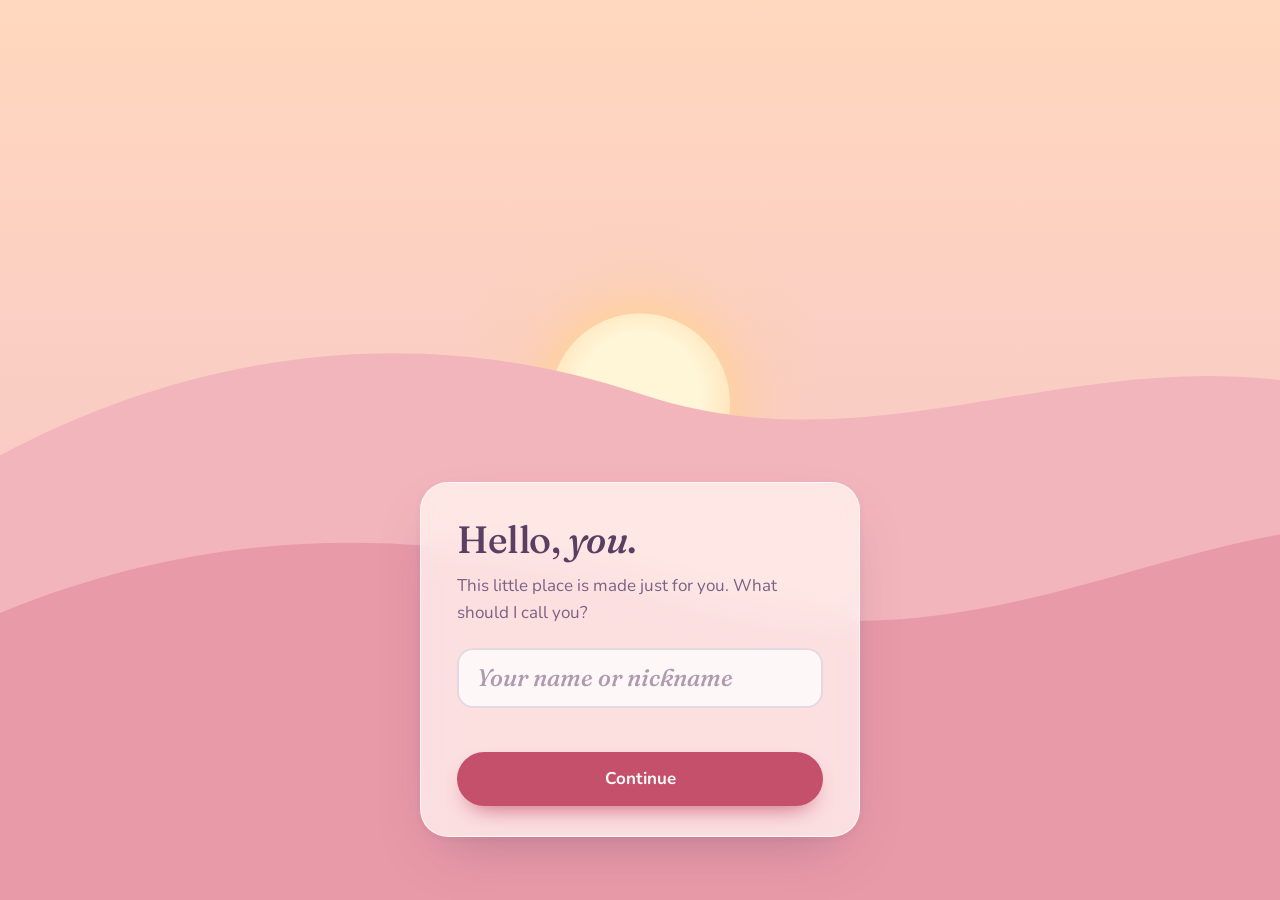
==== index.html @ b0cfcb18 "Add Little Sunshine welcome page, ready for Vercel Welcome flow (name, pick your sky, personal greet" ====
<!doctype html>
<!--
  Little Sunshine: welcome + name page (Step 1)
  A soft morning sky, a sun that rises as you move through three screens,
  and a glass card that greets you by name.
-->
<html lang="en" data-sky="peach">
<head>
  <meta charset="utf-8">
  <!-- viewport-fit=cover lets the sky run under the iPhone notch; safe-area padding keeps content clear of it -->
  <meta name="viewport" content="width=device-width, initial-scale=1, viewport-fit=cover">
  <!-- Phone status bar color. app.js keeps this in sync with the chosen sky. -->
  <meta name="theme-color" content="#FFD8BE">
  <meta name="description" content="A little place made just for you.">
  <title>Little Sunshine</title>

  <!-- Tiny inline SVG sun as the favicon (no external image files) -->
  <link rel="icon" href="data:image/svg+xml,%3Csvg xmlns='http://www.w3.org/2000/svg' viewBox='0 0 100 100'%3E%3Ccircle cx='50' cy='50' r='34' fill='%23FFD29A'/%3E%3Ccircle cx='50' cy='50' r='22' fill='%23FFF6D8'/%3E%3C/svg%3E">

  <!-- Fonts: Fraunces for headings and the name, Nunito for everything else -->
  <link rel="preconnect" href="https://fonts.googleapis.com">
  <link rel="preconnect" href="https://fonts.gstatic.com" crossorigin>
  <link rel="stylesheet" href="https://fonts.googleapis.com/css2?family=Fraunces:ital,opsz,wght@0,9..144,500;1,9..144,500&family=Nunito:wght@400;600;700&display=swap">

  <link rel="stylesheet" href="styles.css">

  <!-- Loaded in <head> on purpose (no defer): it applies the saved sky before the
       first paint so returning visitors never see a flash of the default colors. -->
  <script src="app.js"></script>

  <!-- If JavaScript is off, at least show the first screen -->
  <noscript><style>.screen--name { opacity: 1; transform: none; }</style></noscript>
</head>
<body>

  <!-- ============ The scene: sky, sun, and two rolling hills (decorative) ============ -->
  <div class="scene" aria-hidden="true">
    <div class="sky"></div>

    <!-- The sun sits between the sky and the hills, so it rises from behind them -->
    <div class="sun">
      <div class="sun__glow"></div>
      <div class="sun__core"></div>
    </div>

    <svg class="hill hill--back" viewBox="0 0 400 200" preserveAspectRatio="none" focusable="false">
      <path d="M0 70 C60 40 130 30 200 52 C270 74 330 40 400 48 L400 200 L0 200 Z"/>
    </svg>
    <svg class="hill hill--front" viewBox="0 0 400 200" preserveAspectRatio="none" focusable="false">
      <path d="M0 90 C80 50 150 60 220 85 C290 110 350 70 400 60 L400 200 L0 200 Z"/>
    </svg>
  </div>

  <!-- ============ The glass card holding the three screens ============ -->
  <main class="stage">
    <div class="card" id="card">

      <!-- Screen 1: Name -->
      <section class="screen screen--name" id="screen-name" aria-labelledby="name-title">
        <h1 class="title" id="name-title" tabindex="-1" data-focus>
          Hello, <span class="name-accent" id="name-echo">you</span>.
        </h1>
        <p class="lead">This little place is made just for you. What should I call you?</p>

        <form id="name-form" novalidate>
          <label class="visually-hidden" for="name-input">Your name or nickname</label>
          <input
            class="field-input"
            id="name-input"
            name="name"
            type="text"
            maxlength="24"
            placeholder="Your name or nickname"
            autocomplete="nickname"
            autocapitalize="words"
            spellcheck="false"
            enterkeyhint="next"
            aria-describedby="name-hint">
          <!-- Error message lives here; aria-live so screen readers hear it -->
          <p class="hint" id="name-hint" aria-live="polite"></p>
          <button class="btn btn--primary" type="submit">Continue</button>
        </form>
      </section>

      <!-- Screen 2: Pick your sky -->
      <section class="screen" id="screen-sky" aria-labelledby="sky-title" hidden>
        <h1 class="title" id="sky-title" tabindex="-1" data-focus>
          Pick your sky, <span class="name-accent" data-name>friend</span>.
        </h1>
        <p class="lead">This will be the color of your days here. You can change it anytime.</p>

        <!-- A real radio group: one tab stop, arrow keys move the selection -->
        <div class="sky-grid" id="sky-grid" role="radiogroup" aria-labelledby="sky-title">
          <button class="tile" type="button" role="radio" aria-checked="true" tabindex="0" data-sky="peach">
            <span class="tile__swatch" aria-hidden="true">
              <span class="tile__sun"></span>
              <span class="tile__check"><svg viewBox="0 0 16 16"><path d="M3.5 8.5l3 3 6-7"/></svg></span>
            </span>
            <span class="tile__label">Peach sunrise</span>
          </button>
          <button class="tile" type="button" role="radio" aria-checked="false" tabindex="-1" data-sky="lavender">
            <span class="tile__swatch" aria-hidden="true">
              <span class="tile__sun"></span>
              <span class="tile__check"><svg viewBox="0 0 16 16"><path d="M3.5 8.5l3 3 6-7"/></svg></span>
            </span>
            <span class="tile__label">Lavender dusk</span>
          </button>
          <button class="tile" type="button" role="radio" aria-checked="false" tabindex="-1" data-sky="sea">
            <span class="tile__swatch" aria-hidden="true">
              <span class="tile__sun"></span>
              <span class="tile__check"><svg viewBox="0 0 16 16"><path d="M3.5 8.5l3 3 6-7"/></svg></span>
            </span>
            <span class="tile__label">Sea breeze</span>
          </button>
          <button class="tile" type="button" role="radio" aria-checked="false" tabindex="-1" data-sky="mint">
            <span class="tile__swatch" aria-hidden="true">
              <span class="tile__sun"></span>
              <span class="tile__check"><svg viewBox="0 0 16 16"><path d="M3.5 8.5l3 3 6-7"/></svg></span>
            </span>
            <span class="tile__label">Mint garden</span>
          </button>
        </div>

        <div class="actions actions--row">
          <button class="btn btn--link" type="button" id="sky-back">Back</button>
          <button class="btn btn--primary" type="button" id="sky-choose">Choose this sky</button>
        </div>
      </section>

      <!-- Screen 3: Personal greeting -->
      <section class="screen" id="screen-greet" aria-labelledby="greet-name" hidden>
        <p class="greet-time" id="greet-time">Good morning,</p>
        <h1 class="greet-name" id="greet-name" tabindex="-1" data-focus>friend</h1>
        <p class="welcome" id="greet-welcome" hidden></p>
        <p class="message" id="greet-message"></p>
        <p class="day-line" id="greet-day"></p>

        <div class="actions actions--stack">
          <button class="btn btn--primary" type="button" id="open-day">Open my day</button>
          <button class="btn btn--link" type="button" id="change-setup">Change name or sky</button>
        </div>
      </section>

    </div>
  </main>

  <!-- Small toast for "coming soon" notes; role=status announces it politely -->
  <div class="toast" id="toast" role="status" aria-live="polite"></div>

</body>
</html>
---- styles.css ----
/* =====================================================================
   Little Sunshine: styles
   Mobile first (designed at 375px), then scaled up at 720px+.
   ===================================================================== */


/* ---------------------------------------------------------------------
   1. Registered custom properties
   @property tells the browser these are colors / numbers, so they can
   be animated. That is what makes the sky gradient cross-fade smoothly
   between themes (plain CSS variables would just snap).
   --------------------------------------------------------------------- */
@property --sky-top    { syntax: '<color>';  inherits: true; initial-value: #FFD8BE; }
@property --sky-bottom { syntax: '<color>';  inherits: true; initial-value: #F7C6C7; }
@property --hill-back  { syntax: '<color>';  inherits: true; initial-value: #F3B5BC; }
@property --hill-front { syntax: '<color>';  inherits: true; initial-value: #E99AA8; }
@property --sun-core   { syntax: '<color>';  inherits: true; initial-value: #FFF6D8; }
@property --sun-edge   { syntax: '<color>';  inherits: true; initial-value: #FFD29A; }
@property --button     { syntax: '<color>';  inherits: true; initial-value: #C4506C; }
/* 0 = sun hidden behind the hills, 1 = sun high in the sky */
@property --sun-rise   { syntax: '<number>'; inherits: true; initial-value: 0; }


/* ---------------------------------------------------------------------
   2. Design tokens
   --------------------------------------------------------------------- */
:root {
  /* Text + glass card */
  --text: #5B3F63;
  --text-soft: #7C6284;
  --card: rgba(255, 251, 246, 0.72);
  --on-button: #FFFBF6;

  /* Type */
  --font-serif: "Fraunces", Georgia, "Times New Roman", serif;
  --font-sans: "Nunito", system-ui, -apple-system, "Segoe UI", Roboto, "Helvetica Neue", Arial, sans-serif;

  /* Shape */
  --radius-card: 28px;
  --radius-tile: 20px;
  --radius-input: 16px;
  --radius-pill: 999px;

  /* Motion */
  --theme-fade: 1.2s;
  --sun-speed: 1.8s;
  --ease-soft: cubic-bezier(0.22, 0.8, 0.26, 1);

  color-scheme: light;

  /* The theme colors live on <html>, so this is where they transition.
     Everything that uses var(--sky-top) etc. follows along each frame. */
  transition:
    --sky-top    var(--theme-fade) ease,
    --sky-bottom var(--theme-fade) ease,
    --hill-back  var(--theme-fade) ease,
    --hill-front var(--theme-fade) ease,
    --sun-core   var(--theme-fade) ease,
    --sun-edge   var(--theme-fade) ease,
    --button     var(--theme-fade) ease,
    --sun-rise   var(--sun-speed) var(--ease-soft);
}


/* ---------------------------------------------------------------------
   3. The four skies
   The same selectors also color the little preview tiles, because each
   tile carries its own data-sky attribute.
   --------------------------------------------------------------------- */
:root,
[data-sky="peach"] {
  --sky-top: #FFD8BE;  --sky-bottom: #F7C6C7;
  --hill-back: #F3B5BC; --hill-front: #E99AA8;
  --sun-core: #FFF6D8; --sun-edge: #FFD29A;
  --button: #C4506C;
}
[data-sky="lavender"] {
  --sky-top: #D9CCF5;  --sky-bottom: #F4D3E4;
  --hill-back: #C3B2EC; --hill-front: #A994DA;
  --sun-core: #FFF1F6; --sun-edge: #F7C6C7;
  --button: #7E5EBA;
}
[data-sky="sea"] {
  --sky-top: #CDE7F5;  --sky-bottom: #FFF1C1;
  --hill-back: #A8D3E6; --hill-front: #86BCD6;
  --sun-core: #FFFBEA; --sun-edge: #FFE39A;
  --button: #347896;
}
[data-sky="mint"] {
  --sky-top: #CFE3D4;  --sky-bottom: #FFF1C1;
  --hill-back: #AFD3B9; --hill-front: #8DBE9C;
  --sun-core: #FFFBEA; --sun-edge: #FFD8BE;
  --button: #3E7F55;
}


/* ---------------------------------------------------------------------
   4. Base
   --------------------------------------------------------------------- */
*,
*::before,
*::after { box-sizing: border-box; }

html {
  /* Shows during iOS overscroll bounce, so it matches the bottom of the sky */
  background-color: var(--sky-bottom);
  -webkit-text-size-adjust: 100%;
  text-size-adjust: 100%;
}

body {
  margin: 0;
  min-height: 100vh;
  min-height: 100svh;
  background-color: var(--sky-bottom);
  color: var(--text);
  font-family: var(--font-sans);
  font-size: 17px;
  line-height: 1.5;
  -webkit-font-smoothing: antialiased;
  -webkit-tap-highlight-color: transparent;
}

h1, p { margin: 0; }

button,
input { font: inherit; color: inherit; }

/* Clear, visible focus ring for keyboard users only */
:focus-visible {
  outline: 3px solid var(--text);
  outline-offset: 3px;
  border-radius: 6px;
}
/* Headings get focus programmatically on screen change (for screen readers);
   they should not show a ring. */
[tabindex="-1"]:focus { outline: none; }

.visually-hidden {
  position: absolute !important;
  width: 1px; height: 1px;
  padding: 0; margin: -1px;
  overflow: hidden;
  clip: rect(0 0 0 0);
  white-space: nowrap;
  border: 0;
}


/* ---------------------------------------------------------------------
   5. The scene: sky, sun, hills
   Layer order (back to front): sky, sun, back hill, front hill, card.
   --------------------------------------------------------------------- */
.scene {
  position: fixed;
  inset: 0;
  z-index: 0;
  overflow: hidden;
  pointer-events: none;
}

.sky {
  position: absolute;
  inset: 0;
  background: linear-gradient(180deg, var(--sky-top) 0%, var(--sky-bottom) 72%);
}

/* The sun. Its vertical position is driven by --sun-rise (0 to 1), which
   app.js sets per screen. Because --sun-rise is a registered number, it
   animates smoothly every time it changes. */
.sun {
  --sun-size: clamp(112px, 30vmin, 200px);
  /* Where the sun's center sits at rise 0 (hidden behind the back hill)
     and at rise 1 (high in the sky, above the card) */
  --horizon: 52svh;
  --zenith: 13svh;
  position: absolute;
  top: 0;
  left: 50%;
  width: var(--sun-size);
  height: var(--sun-size);
  z-index: 1;
  transform:
    translate(-50%, -50%)
    translateY(calc(var(--horizon) - var(--sun-rise) * (var(--horizon) - var(--zenith))));
}

.sun__core {
  position: absolute;
  inset: 0;
  border-radius: 50%;
  background: radial-gradient(circle at 50% 45%, var(--sun-core) 0 45%, var(--sun-edge) 100%);
  box-shadow: 0 0 40px 10px var(--sun-edge);
}

/* A big soft halo that grows brighter as the sun climbs */
.sun__glow {
  position: absolute;
  inset: -75%;
  border-radius: 50%;
  background: radial-gradient(circle, var(--sun-edge) 0%, transparent 62%);
  opacity: calc(0.35 + var(--sun-rise) * 0.5);
  animation: sun-breathe 7s ease-in-out infinite alternate;
}

@keyframes sun-breathe {
  from { transform: scale(0.94); }
  to   { transform: scale(1.06); }
}

.hill {
  position: absolute;
  left: 0;
  bottom: 0;
  display: block;
  width: 100%;
}
/* Tall hills: the back ridge sits ~44% down the screen, just above the card,
   and the rest shows softly through the frosted glass. */
.hill--back  { height: 76svh; z-index: 2; }
.hill--front { height: 58svh; z-index: 3; }
.hill--back  path { fill: var(--hill-back); }
.hill--front path { fill: var(--hill-front); }


/* ---------------------------------------------------------------------
   6. Stage + glass card
   Mobile: the card sits in the lower part of the screen, over the hills,
   leaving the top third for the sun. Safe-area padding clears the notch
   and home indicator.
   --------------------------------------------------------------------- */
.stage {
  position: relative;
  z-index: 4;
  min-height: 100vh;
  min-height: 100svh;
  display: flex;
  flex-direction: column;
  justify-content: flex-end;
  align-items: center;
  padding:
    max(32svh, calc(env(safe-area-inset-top) + 24px))
    max(16px, env(safe-area-inset-right))
    max(16px, env(safe-area-inset-bottom))
    max(16px, env(safe-area-inset-left));
}

.card {
  width: 100%;
  max-width: 440px;
  padding: 28px 22px 22px;
  border-radius: var(--radius-card);
  background: var(--card);
  border: 1px solid rgba(255, 255, 255, 0.65);
  -webkit-backdrop-filter: blur(18px) saturate(1.15);
  backdrop-filter: blur(18px) saturate(1.15);
  box-shadow:
    0 24px 60px -24px rgba(91, 63, 99, 0.38),
    0 2px 8px rgba(91, 63, 99, 0.06);
  overflow: hidden;
  /* app.js animates height between screens so the card resizes smoothly */
  transition: height 0.38s var(--ease-soft);
}


/* ---------------------------------------------------------------------
   7. Screens (one visible at a time, cross-fading)
   --------------------------------------------------------------------- */
.screen {
  opacity: 0;
  transform: translateY(8px);
  transition: opacity 0.26s ease, transform 0.26s ease;
}
.screen.is-visible {
  opacity: 1;
  transform: none;
  transition-duration: 0.45s;
}
.screen[hidden] { display: none; }


/* ---------------------------------------------------------------------
   8. Typography
   --------------------------------------------------------------------- */
.title {
  font-family: var(--font-serif);
  font-weight: 500;
  font-size: clamp(30px, 8.4vw, 38px);
  line-height: 1.12;
  letter-spacing: -0.01em;
  margin-bottom: 12px;
  overflow-wrap: anywhere;
}

/* The name inside a heading: italic serif */
.name-accent { font-style: italic; }

.lead {
  color: var(--text-soft);
  font-size: 17px;
  line-height: 1.55;
  margin-bottom: 22px;
}


/* ---------------------------------------------------------------------
   9. Name input + error hint
   24px font so iOS Safari does not zoom in when the field is focused.
   --------------------------------------------------------------------- */
.field-input {
  display: block;
  width: 100%;
  min-height: 60px;
  padding: 12px 18px;
  font-family: var(--font-serif);
  font-style: italic;
  font-weight: 500;
  font-size: 24px;
  line-height: 1.3;
  color: var(--text);
  background: rgba(255, 255, 255, 0.75);
  border: 2px solid rgba(91, 63, 99, 0.16);
  border-radius: var(--radius-input);
  transition: border-color 0.2s ease, box-shadow 0.2s ease;
}
.field-input::placeholder {
  color: rgba(124, 98, 132, 0.62);
  opacity: 1;
}
.field-input:focus {
  outline: none;
  border-color: var(--button);
  box-shadow: 0 0 0 4px rgba(91, 63, 99, 0.12);
}
.field-input[aria-invalid="true"] { border-color: var(--button); }

.hint {
  min-height: 24px;            /* reserves space so the button doesn't jump */
  margin: 8px 4px 12px;
  color: var(--button);        /* the accent color */
  font-size: 15px;
  font-weight: 600;
  line-height: 1.5;
}


/* ---------------------------------------------------------------------
   10. Buttons
   Pills, at least 54px tall; they squish a little when pressed.
   --------------------------------------------------------------------- */
.btn {
  appearance: none;
  display: inline-flex;
  align-items: center;
  justify-content: center;
  border: 0;
  cursor: pointer;
  font-family: var(--font-sans);
  font-weight: 700;
  font-size: 17px;
  line-height: 1.2;
  border-radius: var(--radius-pill);
  touch-action: manipulation;
  transition: transform 0.15s ease, box-shadow 0.2s ease, color 0.2s ease;
}
.btn:active { transform: scale(0.97); }

.btn--primary {
  width: 100%;
  min-height: 54px;
  padding: 14px 28px;
  background: var(--button);
  color: var(--on-button);
  box-shadow: 0 12px 24px -12px var(--button);
}

/* Text-link style button, still a 48px tap target */
.btn--link {
  min-height: 48px;
  padding: 10px 14px;
  background: none;
  color: var(--text-soft);
  font-weight: 600;
  font-size: 16px;
  text-decoration: underline;
  text-decoration-color: rgba(124, 98, 132, 0.4);
  text-underline-offset: 4px;
}
.btn--link:hover { color: var(--text); }

.actions--row {
  display: flex;
  align-items: center;
  gap: 8px;
}
.actions--row .btn--primary { flex: 1; }

.actions--stack {
  display: flex;
  flex-direction: column;
  align-items: center;
  gap: 6px;
}


/* ---------------------------------------------------------------------
   11. Sky tiles (2 x 2 radio group)
   Each tile has data-sky, so the theme blocks above give it its own
   colors for the preview and its own accent for the selected border.
   --------------------------------------------------------------------- */
.sky-grid {
  display: grid;
  grid-template-columns: 1fr 1fr;
  gap: 12px;
  margin-bottom: 20px;
}

.tile {
  display: flex;
  flex-direction: column;
  gap: 10px;
  min-height: 48px;
  padding: 8px 8px 12px;
  text-align: left;
  cursor: pointer;
  color: var(--text);
  font-family: var(--font-sans);
  font-weight: 600;
  font-size: 15px;
  line-height: 1.2;
  background: rgba(255, 255, 255, 0.5);
  border: 2px solid transparent;
  border-radius: var(--radius-tile);
  touch-action: manipulation;
  transition: border-color 0.25s ease, background-color 0.25s ease, transform 0.15s ease;
}
.tile:active { transform: scale(0.97); }
.tile[aria-checked="true"] {
  border-color: var(--button);
  background: rgba(255, 255, 255, 0.85);
}
.tile:focus-visible { border-radius: var(--radius-tile); }

.tile__label { padding: 0 4px; }

/* Mini sky preview: gradient, a tiny glowing sun, two hills */
.tile__swatch {
  position: relative;
  isolation: isolate;
  display: block;
  height: 66px;
  border-radius: 14px;
  overflow: hidden;
  background: linear-gradient(180deg, var(--sky-top), var(--sky-bottom));
}
.tile__swatch::before,
.tile__swatch::after {
  content: "";
  position: absolute;
  width: 95%;
  height: 56px;
  border-radius: 50%;
}
.tile__swatch::before {           /* back hill */
  left: -22%;
  bottom: -28px;
  background: var(--hill-back);
  z-index: 1;
}
.tile__swatch::after {            /* front hill */
  right: -24%;
  bottom: -34px;
  background: var(--hill-front);
  z-index: 2;
}
.tile__sun {
  position: absolute;
  top: 14px;
  left: 50%;
  width: 22px;
  height: 22px;
  margin-left: -11px;
  border-radius: 50%;
  background: radial-gradient(circle, var(--sun-core) 40%, var(--sun-edge) 100%);
  box-shadow: 0 0 12px 5px var(--sun-edge);
  z-index: 0;
}
.tile__check {
  position: absolute;
  top: 8px;
  right: 8px;
  z-index: 3;
  display: grid;
  place-items: center;
  width: 22px;
  height: 22px;
  border-radius: 50%;
  background: var(--button);
  color: var(--on-button);
  opacity: 0;
  transform: scale(0.6);
  transition: opacity 0.2s ease, transform 0.25s var(--ease-soft);
}
.tile__check svg {
  width: 14px;
  height: 14px;
  fill: none;
  stroke: currentColor;
  stroke-width: 2.4;
  stroke-linecap: round;
  stroke-linejoin: round;
}
.tile[aria-checked="true"] .tile__check {
  opacity: 1;
  transform: none;
}


/* ---------------------------------------------------------------------
   12. Greeting screen
   --------------------------------------------------------------------- */
.greet-time {
  color: var(--text-soft);
  font-weight: 600;
  font-size: 18px;
}

.greet-name {
  font-family: var(--font-serif);
  font-style: italic;
  font-weight: 500;
  font-size: clamp(46px, 14vw, 64px);
  line-height: 1.05;
  letter-spacing: -0.015em;
  margin: 2px 0 16px;
  overflow-wrap: anywhere;
}

.welcome {
  color: var(--text-soft);
  font-weight: 600;
  margin-bottom: 8px;
}

.message {
  font-size: 18px;
  line-height: 1.55;
}

.day-line {
  display: flex;
  align-items: center;
  gap: 10px;
  margin: 18px 0 22px;
  color: var(--text-soft);
  font-size: 15px;
}
/* a tiny sun dot before the day counter */
.day-line::before {
  content: "";
  flex: none;
  width: 10px;
  height: 10px;
  border-radius: 50%;
  background: var(--sun-edge);
  box-shadow: 0 0 8px 2px var(--sun-edge);
}


/* ---------------------------------------------------------------------
   13. Falling petals (created by app.js, removed when done)
   Outer span falls; inner <i> sways and spins. They drift in front of the
   sky and hills but behind the glass card, so the text stays easy to read.
   --------------------------------------------------------------------- */
.petals {
  position: fixed;
  inset: 0;
  z-index: 2;
  overflow: hidden;
  pointer-events: none;
}
.petal {
  position: absolute;
  top: -30px;
  left: var(--x);
  opacity: 0;
  animation: petal-fall var(--dur) linear var(--delay) forwards;
}
.petal i {
  display: block;
  width: var(--size);
  height: calc(var(--size) * 1.3);
  background: var(--c);
  border-radius: 80% 0 80% 0;
  box-shadow: inset -2px -2px 4px rgba(255, 255, 255, 0.45);
  animation: petal-sway var(--sway) ease-in-out infinite alternate;
}

@keyframes petal-fall {
  0%   { transform: translateY(0);     opacity: 0; }
  8%   { opacity: 0.95; }
  85%  { opacity: 0.9; }
  100% { transform: translateY(110vh); opacity: 0; }
}
@keyframes petal-sway {
  from { transform: translateX(-18px) rotate(-25deg); }
  to   { transform: translateX(18px)  rotate(40deg); }
}


/* ---------------------------------------------------------------------
   14. Toast
   --------------------------------------------------------------------- */
.toast {
  position: fixed;
  left: 50%;
  bottom: max(20px, calc(env(safe-area-inset-bottom) + 12px));
  z-index: 10;
  width: max-content;
  max-width: calc(100% - 32px);
  padding: 14px 22px;
  border-radius: var(--radius-pill);
  background: rgba(91, 63, 99, 0.94);
  color: var(--on-button);
  font-weight: 600;
  font-size: 15px;
  text-align: center;
  box-shadow: 0 14px 30px -12px rgba(91, 63, 99, 0.5);
  opacity: 0;
  transform: translate(-50%, 16px);
  pointer-events: none;
  transition: opacity 0.3s ease, transform 0.35s var(--ease-soft);
}
.toast.is-shown {
  opacity: 1;
  transform: translate(-50%, 0);
}


/* ---------------------------------------------------------------------
   15. Desktop (720px and up)
   Card centered, sun a little smaller and higher so it sits above it.
   --------------------------------------------------------------------- */
@media (min-width: 720px) {
  .stage {
    padding-top: 34svh;
    padding-bottom: max(7svh, env(safe-area-inset-bottom));
  }
  .card { padding: 36px 36px 30px; }
  .sun { --sun-size: clamp(130px, 20vmin, 190px); --horizon: 50svh; }
  .title { font-size: 38px; }
  .greet-name { font-size: 64px; }
}


/* ---------------------------------------------------------------------
   16. Short phones (e.g. iPhone SE, 667px tall)
   Tighten the card a little so the sun keeps some sky above it.
   --------------------------------------------------------------------- */
@media (max-width: 719px) and (max-height: 700px) {
  .stage { padding-top: max(20svh, calc(env(safe-area-inset-top) + 24px)); }
  .card { padding: 22px 18px 18px; }
  .title { font-size: 28px; margin-bottom: 8px; }
  .lead { font-size: 16px; margin-bottom: 16px; }
  .tile__swatch { height: 52px; }
  .sky-grid { gap: 10px; margin-bottom: 14px; }
  .greet-name { font-size: 44px; }
  .day-line { margin: 14px 0 16px; }
}


/* ---------------------------------------------------------------------
   17. Reduced motion
   No petals, no breathing glow, and everything else nearly instant.
   --------------------------------------------------------------------- */
@media (prefers-reduced-motion: reduce) {
  :root {
    --theme-fade: 0.15s;
    --sun-speed: 0.15s;
  }
  .sun__glow { animation: none; }
  .petals { display: none; }
  .screen,
  .screen.is-visible { transform: none; transition-duration: 0.12s; }
  .card { transition: none; }
  .btn:active,
  .tile:active { transform: none; }
}
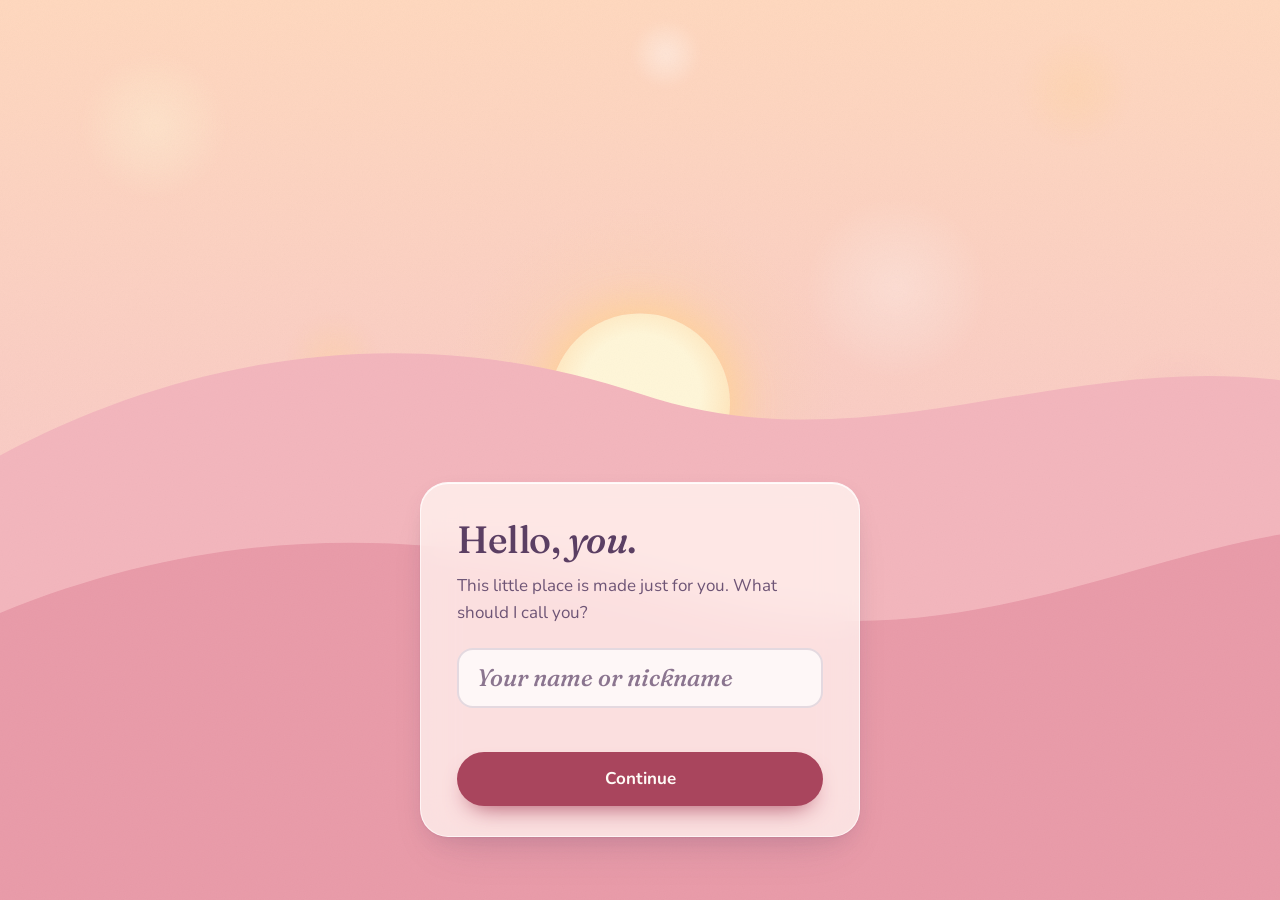
==== commit 8be2d500: "Styling audit, offline app, sharing, and daily reminder - Daily reminder: choose a time in Me > Sett" ====
--- a/index.html
+++ b/index.html
@@ -8,24 +8,50 @@
 <head>
   <meta charset="utf-8">
   <!-- viewport-fit=cover lets the sky run under the iPhone notch; safe-area padding keeps content clear of it -->
-  <meta name="viewport" content="width=device-width, initial-scale=1, viewport-fit=cover">
+  <meta name="viewport" content="width=device-width, initial-scale=1, viewport-fit=cover, interactive-widget=resizes-content">
+  <!-- Light only: a phone in dark mode must not recolor the sky -->
+  <meta name="color-scheme" content="light">
   <!-- Phone status bar color. app.js keeps this in sync with the chosen sky. -->
   <meta name="theme-color" content="#FFD8BE">
   <meta name="description" content="A little place made just for you.">
   <title>Little Sunshine</title>
 
-  <!-- Tiny inline SVG sun as the favicon (no external image files) -->
-  <link rel="icon" href="data:image/svg+xml,%3Csvg xmlns='http://www.w3.org/2000/svg' viewBox='0 0 100 100'%3E%3Ccircle cx='50' cy='50' r='34' fill='%23FFD29A'/%3E%3Ccircle cx='50' cy='50' r='22' fill='%23FFF6D8'/%3E%3C/svg%3E">
+  <!-- Link previews (messages, social apps).
+       SITE LINK: https://my-day-vibes.vercel.app/  <- if the site moves, change the two
+       lines marked below, and SITE_URL at the top of shared.js. (Previews need a full
+       address here: the apps that read these tags don't run JavaScript.) -->
+  <meta property="og:type" content="website">
+  <meta property="og:site_name" content="Little Sunshine">
+  <meta property="og:title" content="Little Sunshine">
+  <meta property="og:description" content="A little place to feel lighter every day.">
+  <meta property="og:url" content="https://my-day-vibes.vercel.app/">                  <!-- site link -->
+  <meta property="og:image" content="https://my-day-vibes.vercel.app/images/preview.png"> <!-- site link -->
+  <meta property="og:image:width" content="1200">
+  <meta property="og:image:height" content="630">
+  <meta property="og:image:alt" content="A soft peach sky with a sun rising over pink hills, and the words Little Sunshine.">
+  <meta name="twitter:card" content="summary_large_image">
+  <meta name="twitter:title" content="Little Sunshine">
+  <meta name="twitter:description" content="A little place to feel lighter every day.">
+  <meta name="twitter:image" content="https://my-day-vibes.vercel.app/images/preview.png">
 
-  <!-- Fonts: Fraunces for headings and the name, Nunito for everything else -->
-  <link rel="preconnect" href="https://fonts.googleapis.com">
-  <link rel="preconnect" href="https://fonts.gstatic.com" crossorigin>
-  <link rel="stylesheet" href="https://fonts.googleapis.com/css2?family=Fraunces:ital,opsz,wght@0,9..144,500;1,9..144,500&family=Nunito:wght@400;600;700&display=swap">
+  <!-- Icons and the app manifest (installable, works offline) -->
+  <link rel="icon" href="icons/icon.svg" type="image/svg+xml">
+  <link rel="apple-touch-icon" href="icons/apple-touch-icon.png">
+  <link rel="manifest" href="manifest.json">
+  <meta name="mobile-web-app-capable" content="yes">
+  <meta name="apple-mobile-web-app-capable" content="yes">
+  <meta name="apple-mobile-web-app-title" content="Sunshine">
+
+  <!-- Fonts are saved with the app (see @font-face in styles.css), so they work offline.
+       Preloading the two used first avoids a visible font swap. -->
+  <link rel="preload" href="fonts/nunito-latin.woff2" as="font" type="font/woff2" crossorigin>
+  <link rel="preload" href="fonts/fraunces-italic-latin.woff2" as="font" type="font/woff2" crossorigin>
 
   <link rel="stylesheet" href="styles.css">
 
   <!-- Loaded in <head> on purpose (no defer): it applies the saved sky before the
        first paint so returning visitors never see a flash of the default colors. -->
+  <script src="shared.js"></script>
   <script src="app.js"></script>
 
   <!-- If JavaScript is off, at least show the first screen -->
@@ -144,8 +170,5 @@
     </div>
   </main>
 
-  <!-- Small toast for "coming soon" notes; role=status announces it politely -->
-  <div class="toast" id="toast" role="status" aria-live="polite"></div>
-
 </body>
 </html>
--- a/styles.css
+++ b/styles.css
@@ -2,6 +2,63 @@
    Little Sunshine: styles
    Mobile first (designed at 375px), then scaled up at 720px+.
    ===================================================================== */
+
+
+/* ---------------------------------------------------------------------
+   0. Fonts, saved with the app (fonts/), so they work offline.
+   Fraunces for headings, Nunito for everything else. Each comes in a
+   basic Latin file and an extended Latin file (accented names);
+   the browser only downloads the one it needs. Nunito is one variable
+   file for every weight used (400 to 700).
+   --------------------------------------------------------------------- */
+@font-face {
+  font-family: "Fraunces";
+  font-style: normal;
+  font-weight: 500;
+  font-display: swap;
+  src: url("fonts/fraunces-latin.woff2") format("woff2");
+  unicode-range: U+0000-00FF, U+0131, U+0152-0153, U+02BB-02BC, U+02C6, U+02DA, U+02DC, U+0304, U+0308, U+0329, U+2000-206F, U+20AC, U+2122, U+2191, U+2193, U+2212, U+2215, U+FEFF, U+FFFD;
+}
+@font-face {
+  font-family: "Fraunces";
+  font-style: normal;
+  font-weight: 500;
+  font-display: swap;
+  src: url("fonts/fraunces-latin-ext.woff2") format("woff2");
+  unicode-range: U+0100-02BA, U+02BD-02C5, U+02C7-02CC, U+02CE-02D7, U+02DD-02FF, U+0304, U+0308, U+0329, U+1D00-1DBF, U+1E00-1E9F, U+1EF2-1EFF, U+2020, U+20A0-20AB, U+20AD-20C0, U+2113, U+2C60-2C7F, U+A720-A7FF;
+}
+@font-face {
+  font-family: "Fraunces";
+  font-style: italic;
+  font-weight: 500;
+  font-display: swap;
+  src: url("fonts/fraunces-italic-latin.woff2") format("woff2");
+  unicode-range: U+0000-00FF, U+0131, U+0152-0153, U+02BB-02BC, U+02C6, U+02DA, U+02DC, U+0304, U+0308, U+0329, U+2000-206F, U+20AC, U+2122, U+2191, U+2193, U+2212, U+2215, U+FEFF, U+FFFD;
+}
+@font-face {
+  font-family: "Fraunces";
+  font-style: italic;
+  font-weight: 500;
+  font-display: swap;
+  src: url("fonts/fraunces-italic-latin-ext.woff2") format("woff2");
+  unicode-range: U+0100-02BA, U+02BD-02C5, U+02C7-02CC, U+02CE-02D7, U+02DD-02FF, U+0304, U+0308, U+0329, U+1D00-1DBF, U+1E00-1E9F, U+1EF2-1EFF, U+2020, U+20A0-20AB, U+20AD-20C0, U+2113, U+2C60-2C7F, U+A720-A7FF;
+}
+@font-face {
+  font-family: "Nunito";
+  font-style: normal;
+  font-weight: 400 700;
+  font-display: swap;
+  src: url("fonts/nunito-latin.woff2") format("woff2");
+  unicode-range: U+0000-00FF, U+0131, U+0152-0153, U+02BB-02BC, U+02C6, U+02DA, U+02DC, U+0304, U+0308, U+0329, U+2000-206F, U+20AC, U+2122, U+2191, U+2193, U+2212, U+2215, U+FEFF, U+FFFD;
+}
+@font-face {
+  font-family: "Nunito";
+  font-style: normal;
+  font-weight: 400 700;
+  font-display: swap;
+  src: url("fonts/nunito-latin-ext.woff2") format("woff2");
+  unicode-range: U+0100-02BA, U+02BD-02C5, U+02C7-02CC, U+02CE-02D7, U+02DD-02FF, U+0304, U+0308, U+0329, U+1D00-1DBF, U+1E00-1E9F, U+1EF2-1EFF, U+2020, U+20A0-20AB, U+20AD-20C0, U+2113, U+2C60-2C7F, U+A720-A7FF;
+}
 
 
 /* ---------------------------------------------------------------------
@@ -16,7 +73,7 @@
 @property --hill-front { syntax: '<color>';  inherits: true; initial-value: #E99AA8; }
 @property --sun-core   { syntax: '<color>';  inherits: true; initial-value: #FFF6D8; }
 @property --sun-edge   { syntax: '<color>';  inherits: true; initial-value: #FFD29A; }
-@property --button     { syntax: '<color>';  inherits: true; initial-value: #C4506C; }
+@property --button     { syntax: '<color>';  inherits: true; initial-value: #A9455D; }
 /* 0 = sun hidden behind the hills, 1 = sun high in the sky */
 @property --sun-rise   { syntax: '<number>'; inherits: true; initial-value: 0; }
 
@@ -25,11 +82,79 @@
    2. Design tokens
    --------------------------------------------------------------------- */
 :root {
-  /* Text + glass card */
+  /* Text + glass card.
+     Contrast (WCAG AA, 4.5:1) is checked on all four skies:
+     --text-soft on any card, --text-on-sky on bare sky and both hills
+     (text there can scroll over the darker front hill). */
   --text: #5B3F63;
-  --text-soft: #7C6284;
-  --card: rgba(255, 251, 246, 0.72);
+  --text-soft: #6E5576;
+  --text-on-sky: #452F4B;
+  --card: rgb(var(--cream-rgb) / 0.72);
   --on-button: #FFFBF6;
+
+  /* The same colors as channels, for see-through shades:
+     rgb(var(--plum-rgb) / 0.2) is --text at 20% */
+  --plum-rgb: 91 63 99;
+  --soft-rgb: 110 85 118;
+  --white-rgb: 255 255 255;
+  --cream-rgb: 255 251 246;
+  --seal-dark-rgb: 58 31 51;
+
+  /* Paper (notes, letters) */
+  --paper: #FFF8EA;
+  --paper-line: rgb(var(--soft-rgb) / 0.14);
+
+  /* Shadows */
+  --shadow-card:
+    inset 0 1px 0 rgb(var(--white-rgb) / 0.9),
+    0 1px 2px rgb(var(--plum-rgb) / 0.06),
+    0 8px 24px -8px rgb(var(--plum-rgb) / 0.18),
+    0 24px 48px -24px rgb(var(--plum-rgb) / 0.22);
+  --shadow-tile:
+    inset 0 1px 0 rgb(var(--white-rgb) / 0.9),
+    0 1px 2px rgb(var(--plum-rgb) / 0.06),
+    0 8px 20px -10px rgb(var(--plum-rgb) / 0.25);
+  --shadow-paper:
+    0 1px 2px rgb(var(--plum-rgb) / 0.08),
+    0 12px 26px -12px rgb(var(--plum-rgb) / 0.35);
+  --shadow-soft: 0 6px 14px -8px rgb(var(--plum-rgb) / 0.45);
+  --glass-border: 1px solid rgb(var(--white-rgb) / 0.65);
+  --glass-blur: blur(18px) saturate(1.15);
+
+  /* Mood colors: the same in every sky, and none reads as "bad" */
+  --mood-very-low: #C3CBEF;   /* soft blue-lavender */
+  --mood-low:      #D4C4F1;   /* lavender */
+  --mood-okay:     #F6E0A0;   /* butter */
+  --mood-good:     #F9C39C;   /* peach */
+  --mood-great:    #F4A6BE;   /* pink */
+
+  /* Little illustrations (the same in every sky) */
+  --petal-pink: #F7B9C8;
+  --cheek: rgb(244 143 168 / 0.42);
+  --leaf: #9CC8A5;
+  --stem: #7FAE8A;
+  --seed: #B98A62;
+  --cork-dark: #C98F5E;
+  --cork-light: #E2B386;
+  --cork-top: #EDC9A1;
+  --cork-dot: rgb(120 72 40 / 0.45);
+  --envelope-back: #EBD6B4;
+  --envelope-front-1: #F8EBD5;
+  --envelope-front-2: #F1DEC0;
+  --envelope-flap-1: #EAD0A7;
+  --envelope-flap-2: #E2C497;
+  --hand: #FBE3D3;
+  --pastel-pink: #FDE2E7;
+  --pastel-butter: #FFF1C9;
+  --pastel-mint: #DDF0E2;
+  --pastel-lavender: #E7E0F8;
+  --pastel-peach: #FFE3D1;
+  --icon-pink: #EE9BB4;
+  --icon-blue: #8EC0DE;
+  --icon-gold: #EDBB5F;
+  --icon-lilac: #B7A3E3;
+  --icon-peach: #F2A987;
+  --dim: rgb(38 24 48 / 0.25);   /* the sky while breathing */
 
   /* Type */
   --font-serif: "Fraunces", Georgia, "Times New Roman", serif;
@@ -37,8 +162,10 @@
 
   /* Shape */
   --radius-card: 28px;
+  --radius-soft: 22px;         /* smaller cards: tiles, list items, favorites */
   --radius-tile: 20px;
   --radius-input: 16px;
+  --radius-paper: 6px;
   --radius-pill: 999px;
 
   /* Motion */
@@ -47,6 +174,9 @@
   --ease-soft: cubic-bezier(0.22, 0.8, 0.26, 1);
 
   color-scheme: light;
+
+  /* Without @property support these still work; they just snap instead of fading */
+  --sun-rise: 0;
 
   /* The theme colors live on <html>, so this is where they transition.
      Everything that uses var(--sky-top) etc. follows along each frame. */
@@ -72,25 +202,25 @@
   --sky-top: #FFD8BE;  --sky-bottom: #F7C6C7;
   --hill-back: #F3B5BC; --hill-front: #E99AA8;
   --sun-core: #FFF6D8; --sun-edge: #FFD29A;
-  --button: #C4506C;
+  --button: #A9455D;
 }
 [data-sky="lavender"] {
   --sky-top: #D9CCF5;  --sky-bottom: #F4D3E4;
   --hill-back: #C3B2EC; --hill-front: #A994DA;
   --sun-core: #FFF1F6; --sun-edge: #F7C6C7;
-  --button: #7E5EBA;
+  --button: #7155A7;
 }
 [data-sky="sea"] {
   --sky-top: #CDE7F5;  --sky-bottom: #FFF1C1;
   --hill-back: #A8D3E6; --hill-front: #86BCD6;
   --sun-core: #FFFBEA; --sun-edge: #FFE39A;
-  --button: #347896;
+  --button: #306E8A;
 }
 [data-sky="mint"] {
   --sky-top: #CFE3D4;  --sky-bottom: #FFF1C1;
   --hill-back: #AFD3B9; --hill-front: #8DBE9C;
   --sun-core: #FFFBEA; --sun-edge: #FFD8BE;
-  --button: #3E7F55;
+  --button: #38724C;
 }
 
 
@@ -111,7 +241,7 @@
 body {
   margin: 0;
   min-height: 100vh;
-  min-height: 100svh;
+  min-height: 100dvh;   /* follows the iPhone address bar, so nothing is cut off */
   background-color: var(--sky-bottom);
   color: var(--text);
   font-family: var(--font-sans);
@@ -223,6 +353,51 @@
 .hill--front path { fill: var(--hill-front); }
 
 
+/* ---- Paper grain: a very faint noise over the sky, sun, and hills,
+   so the gradients feel soft and printed. The noise is an SVG
+   feTurbulence tile; opacity keeps it at 5%. ---- */
+.scene::after {
+  content: "";
+  position: absolute;
+  inset: 0;
+  z-index: 5;
+  pointer-events: none;
+  opacity: 0.05;
+  background-image: url("data:image/svg+xml,%3Csvg xmlns='http://www.w3.org/2000/svg' width='180' height='180'%3E%3Cfilter id='n'%3E%3CfeTurbulence type='fractalNoise' baseFrequency='0.85' numOctaves='3' stitchTiles='stitch'/%3E%3CfeColorMatrix type='saturate' values='0'/%3E%3C/filter%3E%3Crect width='100%25' height='100%25' filter='url(%23n)'/%3E%3C/svg%3E");
+  background-size: 180px 180px;
+}
+
+/* ---- Floating light: soft bokeh circles drifting very slowly in the
+   sky, behind the sun and hills. shared.js adds them and sets each
+   one's --x, --y, --size, --c, --o, --dur, --delay, --dx and --dy. ---- */
+.bokeh-layer {
+  position: absolute;
+  inset: 0;
+  pointer-events: none;
+}
+.bokeh {
+  position: absolute;
+  left: var(--x);
+  top: var(--y);
+  width: var(--size);
+  height: var(--size);
+  margin: calc(var(--size) / -2) 0 0 calc(var(--size) / -2);
+  border-radius: 50%;
+  background: radial-gradient(circle, var(--c) 0%, color-mix(in srgb, var(--c) 45%, transparent) 42%, transparent 70%);
+  opacity: var(--o);
+  filter: blur(4px);
+  animation: bokeh-drift var(--dur) ease-in-out var(--delay) infinite alternate;
+  will-change: transform;
+}
+@keyframes bokeh-drift {
+  from { transform: translate(0, 0) scale(1); }
+  to   { transform: translate(var(--dx), var(--dy)) scale(1.08); }
+}
+@media (prefers-reduced-motion: reduce) {
+  .bokeh-layer { display: none; }
+}
+
+
 /* ---------------------------------------------------------------------
    6. Stage + glass card
    Mobile: the card sits in the lower part of the screen, over the hills,
@@ -233,7 +408,7 @@
   position: relative;
   z-index: 4;
   min-height: 100vh;
-  min-height: 100svh;
+  min-height: 100dvh;   /* follows the iPhone address bar, so nothing is cut off */
   display: flex;
   flex-direction: column;
   justify-content: flex-end;
@@ -251,12 +426,12 @@
   padding: 28px 22px 22px;
   border-radius: var(--radius-card);
   background: var(--card);
-  border: 1px solid rgba(255, 255, 255, 0.65);
-  -webkit-backdrop-filter: blur(18px) saturate(1.15);
-  backdrop-filter: blur(18px) saturate(1.15);
-  box-shadow:
-    0 24px 60px -24px rgba(91, 63, 99, 0.38),
-    0 2px 8px rgba(91, 63, 99, 0.06);
+  border: var(--glass-border);
+  -webkit-backdrop-filter: var(--glass-blur);
+  backdrop-filter: var(--glass-blur);
+  /* Layered shadow (contact, soft lift, long fall) plus a thin white
+     highlight along the top edge, like light catching the glass */
+  box-shadow: var(--shadow-card);
   overflow: hidden;
   /* app.js animates height between screens so the card resizes smoothly */
   transition: height 0.38s var(--ease-soft);
@@ -318,19 +493,19 @@
   font-size: 24px;
   line-height: 1.3;
   color: var(--text);
-  background: rgba(255, 255, 255, 0.75);
-  border: 2px solid rgba(91, 63, 99, 0.16);
+  background: rgb(var(--white-rgb) / 0.75);
+  border: 2px solid rgb(var(--plum-rgb) / 0.16);
   border-radius: var(--radius-input);
   transition: border-color 0.2s ease, box-shadow 0.2s ease;
 }
 .field-input::placeholder {
-  color: rgba(124, 98, 132, 0.62);
+  color: rgb(var(--soft-rgb) / 0.8);
   opacity: 1;
 }
 .field-input:focus {
   outline: none;
   border-color: var(--button);
-  box-shadow: 0 0 0 4px rgba(91, 63, 99, 0.12);
+  box-shadow: 0 0 0 4px rgb(var(--plum-rgb) / 0.12);
 }
 .field-input[aria-invalid="true"] { border-color: var(--button); }
 
@@ -383,7 +558,7 @@
   font-weight: 600;
   font-size: 16px;
   text-decoration: underline;
-  text-decoration-color: rgba(124, 98, 132, 0.4);
+  text-decoration-color: rgb(var(--soft-rgb) / 0.4);
   text-underline-offset: 4px;
 }
 .btn--link:hover { color: var(--text); }
@@ -428,7 +603,7 @@
   font-weight: 600;
   font-size: 15px;
   line-height: 1.2;
-  background: rgba(255, 255, 255, 0.5);
+  background: rgb(var(--white-rgb) / 0.5);
   border: 2px solid transparent;
   border-radius: var(--radius-tile);
   touch-action: manipulation;
@@ -437,7 +612,7 @@
 .tile:active { transform: scale(0.97); }
 .tile[aria-checked="true"] {
   border-color: var(--button);
-  background: rgba(255, 255, 255, 0.85);
+  background: rgb(var(--white-rgb) / 0.85);
 }
 .tile:focus-visible { border-radius: var(--radius-tile); }
 
@@ -592,7 +767,7 @@
   height: calc(var(--size) * 1.3);
   background: var(--c);
   border-radius: 80% 0 80% 0;
-  box-shadow: inset -2px -2px 4px rgba(255, 255, 255, 0.45);
+  box-shadow: inset -2px -2px 4px rgb(var(--white-rgb) / 0.45);
   animation: petal-sway var(--sway) ease-in-out infinite alternate;
 }
 
@@ -620,12 +795,12 @@
   max-width: calc(100% - 32px);
   padding: 14px 22px;
   border-radius: var(--radius-pill);
-  background: rgba(91, 63, 99, 0.94);
+  background: rgb(var(--plum-rgb) / 0.94);
   color: var(--on-button);
   font-weight: 600;
   font-size: 15px;
   text-align: center;
-  box-shadow: 0 14px 30px -12px rgba(91, 63, 99, 0.5);
+  box-shadow: 0 14px 30px -12px rgb(var(--plum-rgb) / 0.5);
   opacity: 0;
   transform: translate(-50%, 16px);
   pointer-events: none;
@@ -635,6 +810,23 @@
   opacity: 1;
   transform: translate(-50%, 0);
 }
+/* A toast you can tap (the "fresh version" offer): stays until tapped */
+.toast.has-action {
+  padding: 0;
+  pointer-events: auto;
+}
+.toast__action {
+  appearance: none;
+  min-height: 48px;
+  padding: 14px 22px;
+  border: 0;
+  border-radius: inherit;
+  background: none;
+  color: inherit;
+  font: inherit;
+  cursor: pointer;
+}
+.toast__action:focus-visible { outline-offset: 2px; }
 
 
 /* ---------------------------------------------------------------------
@@ -686,3 +878,3189 @@
   .btn:active,
   .tile:active { transform: none; }
 }
+
+
+/* =====================================================================
+   18. Today page (home.html)
+   Reuses the scene, .card, .greet-time, .greet-name, .btn--link and
+   .toast from above. Only layout for the page, the header date, the
+   card titles, and the bottom navigation is new here.
+   ===================================================================== */
+/* Text on the tab pages stays at 16px or more (nav labels included),
+   so the nav is 76px tall to fit them */
+.page-home {
+  --tabbar-height: 76px;
+}
+
+/* One centered scrolling column over the fixed sky + hills */
+.home {
+  position: relative;
+  z-index: 4;
+  width: 100%;
+  max-width: 440px;
+  margin: 0 auto;
+  padding:
+    max(9svh, calc(env(safe-area-inset-top) + 28px))
+    max(16px, env(safe-area-inset-right))
+    /* room so the last item isn't hidden behind the fixed nav */
+    calc(var(--tabbar-height) + env(safe-area-inset-bottom) + 24px)
+    max(16px, env(safe-area-inset-left));
+}
+
+/* ---- Header (directly on the sky, centered over the sun) ----
+   Every tab page uses the same three lines: a small soft-plum line,
+   a large Fraunces title, and a one-line description. */
+.home-header {
+  text-align: center;
+  margin-bottom: 28px;
+}
+.page-eyebrow {
+  color: var(--text-on-sky);
+  font-size: 17px;
+  font-weight: 700;
+  letter-spacing: 0.02em;
+}
+.page-title {
+  margin: 4px 0 8px;
+  color: var(--text-on-sky);
+  font-family: var(--font-serif);
+  font-style: italic;
+  font-weight: 500;
+  font-size: clamp(42px, 12vw, 58px);
+  line-height: 1.06;
+  letter-spacing: -0.015em;
+  overflow-wrap: anywhere;
+  text-wrap: balance;
+}
+.page-lead {
+  color: var(--text-on-sky);
+  font-size: 16px;
+  font-weight: 600;
+}
+
+/* ---- Cards ---- */
+.home-cards {
+  display: flex;
+  flex-direction: column;
+  gap: 16px;
+}
+.home-card {
+  min-height: 132px;
+}
+.home-card__title {
+  margin: 0;
+  font-family: var(--font-serif);
+  font-weight: 500;
+  font-size: 22px;
+  line-height: 1.25;
+}
+
+/* ---- Footer link ---- */
+.home-footer {
+  display: flex;
+  justify-content: center;
+  margin-top: 20px;
+}
+.home-footer .btn--link {
+  text-decoration-thickness: 1px;
+}
+
+/* ---- Bottom navigation ---- */
+.tabbar {
+  position: fixed;
+  left: 0;
+  right: 0;
+  bottom: 0;
+  z-index: 8;
+  padding: 6px max(8px, env(safe-area-inset-right)) max(6px, env(safe-area-inset-bottom)) max(8px, env(safe-area-inset-left));
+  background: var(--card);
+  border-top: 1px solid rgb(var(--white-rgb) / 0.65);
+  border-radius: 24px 24px 0 0;
+  -webkit-backdrop-filter: var(--glass-blur);
+  backdrop-filter: var(--glass-blur);
+  box-shadow: 0 -10px 30px -18px rgb(var(--plum-rgb) / 0.35);
+}
+.tabbar__inner {
+  display: grid;
+  grid-template-columns: repeat(4, 1fr);
+  max-width: 520px;
+  margin: 0 auto;
+}
+
+.tab {
+  position: relative;
+  appearance: none;
+  display: flex;
+  flex-direction: column;
+  align-items: center;
+  justify-content: center;
+  gap: 2px;
+  min-height: 62px;
+  padding: 6px 4px;
+  border: 0;
+  border-radius: 16px;
+  background: none;
+  color: var(--text-soft);
+  font-family: var(--font-sans);
+  font-size: 16px;
+  font-weight: 700;
+  line-height: 1.2;
+  text-decoration: none;
+  cursor: pointer;
+  touch-action: manipulation;
+  transition: color 0.2s ease, transform 0.15s ease;
+}
+.tab:hover { color: var(--text); }
+.tab:focus-visible { border-radius: 16px; }
+
+/* Icon sits in a small pill; the active tab's pill is tinted */
+.tab__icon {
+  width: 44px;
+  height: 28px;
+  padding: 3px 11px;
+  border-radius: var(--radius-pill);
+  fill: none;
+  stroke: currentColor;
+  stroke-width: 1.8;
+  stroke-linecap: round;
+  stroke-linejoin: round;
+  transition: background-color 0.2s ease, transform 0.18s var(--ease-soft);
+}
+.tab.is-active {
+  color: var(--button);
+}
+.tab.is-active .tab__icon {
+  background: rgb(var(--white-rgb) / 0.75);
+  stroke-width: 2;
+}
+
+/* Active tab: a small glowing dot above the icon... */
+.tab.is-active::before {
+  content: "";
+  position: absolute;
+  top: 1px;
+  left: 50%;
+  width: 5px;
+  height: 5px;
+  margin-left: -2.5px;
+  border-radius: 50%;
+  background: var(--button);
+  box-shadow: 0 0 6px 1px var(--button);
+  animation: tab-dot 0.4s var(--ease-soft) backwards;
+}
+@keyframes tab-dot {
+  from { opacity: 0; transform: scale(0); }
+}
+
+/* ...and the icon gently fills in with the accent color (shapes marked
+   .tab__fill in shared.js; the Breathe icon is open lines, so its
+   strokes just get a touch bolder) */
+.tab__fill { fill: currentColor; fill-opacity: 0; }
+.tab.is-active .tab__fill {
+  fill-opacity: 0.28;
+  animation: tab-fill 0.6s ease 0.1s backwards;
+}
+@keyframes tab-fill {
+  from { fill-opacity: 0; }
+}
+
+/* Pressing a tab squishes it */
+.tab:active { transform: scale(0.95); }
+.tab:active .tab__icon { transform: scale(1.08, 0.86); }
+
+/* Toast floats above the nav on this page */
+.page-home .toast {
+  bottom: calc(var(--tabbar-height) + env(safe-area-inset-bottom) + 14px);
+  font-size: 16px;
+}
+
+@media (min-width: 720px) {
+  .home { padding-top: 12svh; }
+  .home-card { padding: 28px 32px; }
+}
+
+@media (prefers-reduced-motion: reduce) {
+  .tab:active,
+  .tab:active .tab__icon { transform: none; }
+  .tab.is-active::before,
+  .tab.is-active .tab__fill { animation: none; }
+}
+
+
+/* =====================================================================
+   19. Quote of the day card (home.html)
+   .icon-btn and .card-fallback are general so later cards can reuse them.
+   ===================================================================== */
+.quote {
+  margin: 18px 0 0;
+  text-align: center;
+  transition: opacity 0.26s ease;
+}
+.quote.is-fading { opacity: 0; }
+
+.quote__text {
+  margin: 0;
+  font-family: var(--font-serif);
+  font-style: italic;
+  font-weight: 500;
+  font-size: 1.4rem;
+  line-height: 1.45;
+  color: var(--text);
+  overflow-wrap: anywhere;
+}
+
+.quote__author {
+  margin-top: 12px;
+  color: var(--text-soft);
+  font-size: 16px;
+  font-weight: 600;
+}
+.quote__author::before { content: "— "; }
+
+/* Kind message shown when a card's content can't load */
+.card-fallback {
+  margin-top: 16px;
+  color: var(--text-soft);
+  font-size: 16px;
+  line-height: 1.55;
+  text-align: center;
+}
+
+/* Row of round icon buttons */
+.quote-actions {
+  display: flex;
+  justify-content: center;
+  gap: 14px;
+  margin-top: 20px;
+}
+.quote-actions[hidden],
+.btn[hidden] { display: none; }   /* .btn sets display, which would override [hidden] */
+
+.icon-btn {
+  appearance: none;
+  display: inline-grid;
+  place-items: center;
+  width: 48px;
+  height: 48px;
+  padding: 0;
+  border: 0;
+  border-radius: 50%;
+  background: rgb(var(--white-rgb) / 0.6);
+  color: var(--text-soft);
+  cursor: pointer;
+  touch-action: manipulation;
+  box-shadow: 0 4px 12px -6px rgb(var(--plum-rgb) / 0.35);
+  transition: transform 0.15s ease, color 0.2s ease, background-color 0.2s ease;
+}
+.icon-btn:hover { color: var(--text); background: rgb(var(--white-rgb) / 0.85); }
+.icon-btn:active { transform: scale(0.94); }
+.icon-btn:focus-visible { border-radius: 50%; }
+.icon-btn[hidden] { display: none; }
+
+.icon-btn svg {
+  width: 22px;
+  height: 22px;
+  fill: none;
+  stroke: currentColor;
+  stroke-width: 1.8;
+  stroke-linecap: round;
+  stroke-linejoin: round;
+  transition: fill 0.2s ease;
+}
+
+/* Heart fills in with the sky's accent color when saved */
+.icon-btn--heart[aria-pressed="true"] { color: var(--button); }
+.icon-btn--heart[aria-pressed="true"] svg {
+  fill: currentColor;
+  animation: heart-pop 0.35s var(--ease-soft);
+}
+@keyframes heart-pop {
+  0%   { transform: scale(0.7); }
+  60%  { transform: scale(1.15); }
+  100% { transform: scale(1); }
+}
+
+.quote-more {
+  display: flex;
+  justify-content: center;
+  margin-top: 6px;
+}
+
+@media (prefers-reduced-motion: reduce) {
+  .quote { transition: none; }
+  .icon-btn:active { transform: none; }
+  .icon-btn--heart[aria-pressed="true"] svg { animation: none; }
+}
+
+
+/* =====================================================================
+   20. Today's little poem card (home.html)
+   Reuses .quote-actions, .icon-btn--heart and .card-fallback from above.
+   ===================================================================== */
+.poem-card {
+  position: relative;          /* anchors the corner flower */
+}
+.poem-card .home-card__title {
+  padding-right: 52px;         /* keeps the title clear of the flower */
+}
+
+.poem {
+  margin: 18px 0 0;
+  font-family: var(--font-serif);
+  font-style: italic;
+  font-weight: 500;
+  font-size: 19px;
+  line-height: 1.8;
+  text-align: center;
+  color: var(--text);
+}
+.poem[hidden] { display: none; }
+.poem__line { display: block; }
+
+/* Hand-drawn-style flower: wobbly strokes in the sky's accent color */
+.poem-flower {
+  position: absolute;
+  top: 12px;
+  right: 12px;
+  width: 58px;
+  height: 58px;
+  transform: rotate(-8deg);
+  pointer-events: none;
+}
+.poem-flower path,
+.poem-flower circle {
+  stroke: var(--button);
+  stroke-width: 1.6;
+  stroke-linecap: round;
+  stroke-linejoin: round;
+}
+.poem-flower__petal {
+  fill: var(--button);
+  fill-opacity: 0.16;
+}
+.poem-flower__stem {
+  fill: none;
+  stroke-opacity: 0.8;
+}
+.poem-flower__heart {
+  fill: var(--sun-edge);
+}
+
+
+/* =====================================================================
+   21. Tap for a smile (home.html)
+   A big sun button on the sky. Each tap: squish, a burst of hearts and
+   petals, and a new message below.
+   ===================================================================== */
+.smile {
+  display: flex;
+  flex-direction: column;
+  align-items: center;
+  padding: 18px 0 8px;
+}
+
+.smile__stage {
+  position: relative;
+  width: 160px;
+  height: 160px;
+}
+
+.smile__sun {
+  appearance: none;
+  display: grid;
+  place-items: center;
+  width: 160px;
+  height: 160px;
+  padding: 0;
+  border: 0;
+  border-radius: 50%;
+  cursor: pointer;
+  touch-action: manipulation;
+  background: radial-gradient(circle at 42% 38%, var(--sun-core) 0 42%, var(--sun-edge) 100%);
+  box-shadow:
+    0 0 36px 10px var(--sun-edge),
+    0 14px 30px -14px rgb(var(--plum-rgb) / 0.35);
+}
+.smile__sun:focus-visible {
+  outline-offset: 8px;
+  border-radius: 50%;
+}
+.smile__sun.is-squished {
+  animation: smile-squish 0.45s var(--ease-soft);
+}
+@keyframes smile-squish {
+  0%   { transform: scale(1); }
+  30%  { transform: scale(0.94); }
+  65%  { transform: scale(1.04); }
+  100% { transform: scale(1); }
+}
+
+.smile__face {
+  width: 104px;
+  height: 104px;
+}
+.smile__line {
+  fill: none;
+  stroke: var(--text);
+  stroke-width: 4;
+  stroke-linecap: round;
+}
+.smile__cheek {
+  fill: var(--petal-pink);
+  opacity: 0.7;
+}
+
+/* Burst layer sits over the button; particles start at its center */
+.smile__burst {
+  position: absolute;
+  inset: 0;
+  pointer-events: none;
+  z-index: 1;
+}
+.smile-particle {
+  position: absolute;
+  top: 50%;
+  left: 50%;
+  width: 14px;
+  height: 14px;
+  margin: -7px 0 0 -7px;
+  opacity: 0;
+  animation: smile-burst 0.9s cubic-bezier(0.2, 0.7, 0.3, 1) var(--delay) both;
+}
+.smile-particle--heart {
+  background: var(--button);
+  clip-path: path("M7 13C7 13 0 8.6 0 4.2A3.6 3.6 0 0 1 7 2.8A3.6 3.6 0 0 1 14 4.2C14 8.6 7 13 7 13Z");
+}
+.smile-particle--petal {
+  width: 11px;
+  height: 15px;
+  margin: -7px 0 0 -5px;
+  background: var(--c);
+  border-radius: 80% 0 80% 0;
+  box-shadow: inset -2px -2px 3px rgb(var(--white-rgb) / 0.45);
+}
+@keyframes smile-burst {
+  0% {
+    opacity: 0;
+    transform: translate(calc(var(--dx) * 0.45), calc(var(--dy) * 0.45)) scale(0.4) rotate(0deg);
+  }
+  18% { opacity: 1; }
+  100% {
+    opacity: 0;
+    transform: translate(var(--dx), var(--dy)) scale(1) rotate(var(--rot));
+  }
+}
+
+.smile__message {
+  max-width: 320px;
+  min-height: 3.2em;            /* room for two lines, so nothing jumps */
+  margin-top: 26px;
+  font-family: var(--font-serif);
+  font-style: italic;
+  font-weight: 500;
+  font-size: 20px;
+  line-height: 1.45;
+  text-align: center;
+  color: var(--text);
+}
+.smile__message.is-new {
+  animation: smile-message-in 0.45s ease both;
+}
+@keyframes smile-message-in {
+  from { opacity: 0; transform: translateY(6px); }
+  to   { opacity: 1; transform: none; }
+}
+
+@media (prefers-reduced-motion: reduce) {
+  .smile__sun.is-squished,
+  .smile__message.is-new { animation: none; }
+  .smile__burst { display: none; }
+}
+
+
+/* =====================================================================
+   22. A tiny kindness card (home.html)
+   A native checkbox restyled as a big round button, with a tick that
+   draws itself in. Animations only run once .kindness has .is-live, so
+   a task already done today shows as checked without replaying.
+   ===================================================================== */
+.kindness {
+  margin-top: 18px;
+}
+
+/* The whole row is the tap target */
+.kindness__row {
+  display: flex;
+  align-items: center;
+  gap: 16px;
+  min-height: 56px;
+  cursor: pointer;
+  -webkit-tap-highlight-color: transparent;
+}
+
+.kindness__box {
+  position: relative;
+  flex: none;
+  width: 48px;
+  height: 48px;
+}
+
+.kindness__input {
+  appearance: none;
+  -webkit-appearance: none;
+  display: block;
+  width: 48px;
+  height: 48px;
+  margin: 0;
+  border: 2px solid var(--button);
+  border-radius: 50%;
+  background: rgb(var(--white-rgb) / 0.7);
+  cursor: pointer;
+}
+.kindness__input:checked {
+  background: var(--button);
+}
+.kindness__input:focus-visible {
+  outline: 3px solid var(--text);
+  outline-offset: 3px;
+  border-radius: 50%;
+}
+
+/* Tick drawn over the circle; it "draws in" when checked */
+.kindness__tick {
+  position: absolute;
+  inset: 0;
+  width: 48px;
+  height: 48px;
+  padding: 9px;
+  pointer-events: none;
+  fill: none;
+  stroke: var(--on-button);
+  stroke-width: 2.6;
+  stroke-linecap: round;
+  stroke-linejoin: round;
+  stroke-dasharray: 20;
+  stroke-dashoffset: 20;
+}
+.kindness__input:checked + .kindness__tick {
+  stroke-dashoffset: 0;
+}
+
+.kindness__task {
+  font-size: 18px;
+  font-weight: 600;
+  line-height: 1.4;
+  color: var(--text);
+}
+
+.kindness__done {
+  min-height: 1.5em;            /* reserves the line so nothing jumps */
+  margin-top: 12px;
+  color: var(--button);
+  font-family: var(--font-serif);
+  font-style: italic;
+  font-weight: 500;
+  font-size: 18px;
+}
+.kindness__done:empty { opacity: 0; }
+
+.kindness__count {
+  margin-top: 4px;
+  color: var(--text-soft);
+  font-size: 16px;
+}
+
+/* ---- Motion (only after first paint) ---- */
+.kindness.is-live .kindness__input {
+  transition: background-color 0.25s ease;
+}
+.kindness.is-live .kindness__input:checked {
+  animation: kindness-pop 0.4s var(--ease-soft);
+}
+.kindness.is-live .kindness__tick {
+  transition: stroke-dashoffset 0.35s ease 0.08s;
+}
+.kindness.is-live .kindness__done {
+  transition: opacity 0.35s ease;
+}
+@keyframes kindness-pop {
+  0%   { transform: scale(1); }
+  40%  { transform: scale(0.9); }
+  75%  { transform: scale(1.06); }
+  100% { transform: scale(1); }
+}
+
+@media (prefers-reduced-motion: reduce) {
+  .kindness.is-live .kindness__input:checked { animation: none; }
+  .kindness.is-live .kindness__tick { transition: none; }
+}
+
+
+/* =====================================================================
+   23. Today's art card (home.html)
+   The SVG comes from art.js. .btn--soft is a quieter pill button that
+   sits next to .btn--primary.
+   ===================================================================== */
+.art-frame {
+  margin-top: 18px;
+  width: 100%;
+  aspect-ratio: 4 / 5;
+  border-radius: 20px;
+  overflow: hidden;
+  background: var(--sky-bottom);   /* shows for a moment before the SVG arrives */
+  box-shadow: 0 12px 28px -18px rgb(var(--plum-rgb) / 0.45);
+  transition: opacity 0.22s ease;
+}
+.art-frame.is-fading { opacity: 0; }
+.art-frame[hidden] { display: none; }
+.art-frame svg {
+  display: block;
+  width: 100%;
+  height: 100%;
+}
+
+.art-actions {
+  display: flex;
+  flex-direction: column;
+  gap: 10px;
+  margin-top: 18px;
+}
+.art-actions[hidden] { display: none; }
+
+.btn--soft {
+  width: 100%;
+  min-height: 54px;
+  padding: 14px 28px;
+  background: rgb(var(--white-rgb) / 0.72);
+  color: var(--text);
+  box-shadow: inset 0 0 0 2px rgb(var(--plum-rgb) / 0.12);
+}
+.btn--soft:hover { background: rgb(var(--white-rgb) / 0.9); }
+
+.btn:disabled {
+  opacity: 0.6;
+  cursor: progress;
+}
+
+@media (prefers-reduced-motion: reduce) {
+  .art-frame { transition: none; }
+}
+
+
+/* =====================================================================
+   24. Tab pages: entrance and breathing sun
+   Switching tabs loads a new page; its content fades in with a small
+   upward drift (300ms) over the sky, which is already in place. The
+   nav sits outside .home, so it stays still. `backwards` leaves no
+   styles behind afterwards.
+   ===================================================================== */
+.page-home .home {
+  animation: page-enter 0.3s var(--ease-soft) backwards;
+}
+@keyframes page-enter {
+  from { opacity: 0; transform: translateY(10px); }
+  to   { opacity: 1; transform: none; }
+}
+
+/* The sun behind the header breathes slowly: one full breath every 6s */
+.page-home .sun__glow {
+  animation: home-sun-breathe 6s ease-in-out infinite;
+}
+@keyframes home-sun-breathe {
+  0%, 100% { transform: scale(0.94); opacity: 0.7; }
+  50%      { transform: scale(1.1);  opacity: 1; }
+}
+
+
+@media (prefers-reduced-motion: reduce) {
+  .page-home .home,
+  .page-home .sun__glow { animation: none; }
+}
+
+
+/* =====================================================================
+   25. Joy Jar page (joy.html)
+   A glowing glass jar full of fairy-light stars. Uses the Today page
+   layout (body has .page-home too), the page header, .card,
+   .home-card__title, .btn--primary / --soft / --link and the toast.
+   ===================================================================== */
+.page-joy {
+  overflow-x: clip;                               /* the jar's glow may reach the screen edge */
+}
+
+/* ---- The jar ---- */
+.jar {
+  display: flex;
+  flex-direction: column;
+  align-items: center;
+}
+
+.jar__stage {
+  --glow: 0.18;                                   /* set by joy.js: more stars, brighter */
+  position: relative;
+  width: min(70vw, 320px);
+}
+
+/* Warm light behind the jar */
+.jar__glow {
+  position: absolute;
+  left: 50%;
+  top: 60%;
+  width: min(150%, 96vw);          /* wide and soft, but never wider than the screen */
+  aspect-ratio: 1;
+  border-radius: 50%;
+  background: radial-gradient(circle,
+    var(--sun-core) 0%,
+    color-mix(in srgb, var(--sun-edge) 85%, transparent) 30%,
+    transparent 66%);
+  opacity: var(--glow);
+  transform: translate(-50%, -50%);
+  transition: opacity 0.8s ease;
+  pointer-events: none;
+}
+/* A star just landed: a short, brighter glow */
+.jar__stage.is-flashing .jar__glow {
+  animation: jar-flash 1s ease-out;
+}
+@keyframes jar-flash {
+  30% { opacity: calc(var(--glow) + 0.4); transform: translate(-50%, -50%) scale(1.1); }
+}
+
+.jar__svg {
+  position: relative;               /* above the glow */
+  display: block;
+  width: 100%;
+  height: auto;
+  overflow: visible;                /* a rising star can leave the top */
+  transform-origin: 50% 95%;
+}
+/* "Pick a memory": a small shake first */
+.jar__stage.is-shaking .jar__svg {
+  animation: jar-shake 0.5s ease-in-out;
+}
+@keyframes jar-shake {
+  20% { transform: rotate(-3deg); }
+  45% { transform: rotate(2.5deg); }
+  70% { transform: rotate(-1.5deg); }
+  100% { transform: rotate(0deg); }
+}
+
+/* Only the stars take taps; the glass details lie over them */
+.jar__deco { pointer-events: none; }
+
+.jar__shadow { fill: rgb(var(--plum-rgb) / 0.16); }
+
+/* Glass: tinted with the sky, semi-transparent, bright edge */
+.jar__glass {
+  fill: url(#glass-fill);
+  stroke: rgb(var(--white-rgb) / 0.95);
+  stroke-width: 2.5;
+  filter:
+    drop-shadow(0 0 1px rgb(var(--plum-rgb) / 0.3))
+    drop-shadow(0 12px 20px rgb(var(--plum-rgb) / 0.16));
+}
+.jar__base {
+  fill: none;
+  stroke: rgb(var(--white-rgb) / 0.55);
+  stroke-width: 4;
+  stroke-linecap: round;
+}
+
+/* Two long highlight streaks on the left, a faint reflection on the right */
+.jar__streak,
+.jar__reflection {
+  fill: none;
+  stroke-linecap: round;
+}
+.jar__streak { stroke: rgb(var(--white-rgb) / 0.85); stroke-width: 6; }
+.jar__streak--thin { stroke: rgb(var(--white-rgb) / 0.55); stroke-width: 2.5; }
+.jar__reflection { stroke: rgb(var(--white-rgb) / 0.3); stroke-width: 5; }
+
+/* Rim, cork, ribbon */
+.jar__rim {
+  fill: rgb(var(--white-rgb) / 0.35);
+  stroke: rgb(var(--white-rgb) / 0.95);
+  stroke-width: 2;
+}
+.jar__cork {
+  fill: url(#cork-fill);
+  stroke: rgb(var(--plum-rgb) / 0.25);
+  stroke-width: 1;
+  stroke-linejoin: round;
+}
+.jar__cork-top {
+  fill: var(--cork-top);
+  stroke: rgb(var(--plum-rgb) / 0.2);
+  stroke-width: 1;
+}
+.jar__cork-dot { fill: var(--cork-dot); }
+.jar__ribbon { fill: var(--button); }
+.jar__ribbon-knot { filter: brightness(0.88); }
+
+/* The cork lifts a little as a star goes in or out */
+.jar__lid {
+  transform-box: fill-box;
+  transform-origin: center bottom;
+}
+.jar__lid.is-bumped { animation: lid-bump 0.55s var(--ease-soft); }
+@keyframes lid-bump {
+  0%   { transform: translateY(0) rotate(0deg); }
+  35%  { transform: translateY(-9px) rotate(-4deg); }
+  100% { transform: translateY(0) rotate(0deg); }
+}
+
+/* Empty jar: one faint sparkle */
+.jar__sparkle {
+  fill: #FFFFFF;
+  opacity: 0;
+  transform-box: fill-box;
+  transform-origin: center;
+}
+.jar__stage.is-empty .jar__sparkle {
+  animation: jar-sparkle 4s ease-in-out infinite;
+}
+@keyframes jar-sparkle {
+  0%, 100% { opacity: 0.15; transform: scale(0.8) rotate(0deg); }
+  50%      { opacity: 0.7;  transform: scale(1.1) rotate(20deg); }
+}
+
+/* ---- Fairy-light stars ---- */
+.jar-star {
+  transform-box: fill-box;
+  transform-origin: center;
+  cursor: pointer;
+}
+.jar-star__hit { fill: transparent; }          /* a bigger tap target */
+
+/* Warm halo that twinkles at each star's own pace (--tw, --tw-delay) */
+.jar-star__halo {
+  fill: url(#fairy-halo);
+  opacity: 0.6;
+  pointer-events: none;
+  animation: star-twinkle var(--tw, 4s) ease-in-out var(--tw-delay, 0s) infinite alternate;
+}
+@keyframes star-twinkle {
+  from { opacity: 0.35; }
+  to   { opacity: 1; }
+}
+.jar-star-place:hover .jar-star__halo { opacity: 1; animation-play-state: paused; }
+
+.jar-star__paper {
+  fill: var(--c);
+  stroke: var(--c);           /* same color, round joins: soft puffy points */
+  stroke-width: 3;
+  stroke-linejoin: round;
+}
+.jar-star__folds {
+  fill: none;
+  stroke: rgb(var(--white-rgb) / 0.55);
+  stroke-width: 0.8;
+  stroke-linecap: round;
+  pointer-events: none;
+}
+
+/* A new star drops in from the mouth, spinning a little, and lands with a soft bounce */
+.jar-star.is-dropping {
+  animation: star-drop 0.95s cubic-bezier(0.45, 0, 0.7, 0.4) both;
+}
+@keyframes star-drop {
+  0%   { transform: translateY(var(--drop)) rotate(calc(var(--turn) * -3)); }
+  62%  { transform: translateY(0) rotate(0deg); animation-timing-function: ease-out; }
+  78%  { transform: translateY(-9px) rotate(6deg); animation-timing-function: ease-in; }
+  90%  { transform: translateY(0) rotate(0deg); animation-timing-function: ease-out; }
+  95%  { transform: translateY(-2px); animation-timing-function: ease-in; }
+  100% { transform: translateY(0); }
+}
+
+/* The note on its way to the jar (made by joy.js, removed on arrival).
+   The wrapper moves and glows; the paper inside is clipped to its shape. */
+.fly-star {
+  position: fixed;
+  z-index: 30;
+  width: 60px;
+  height: 60px;
+  pointer-events: none;
+  filter:
+    drop-shadow(0 0 6px var(--sun-edge))
+    drop-shadow(0 4px 6px rgb(var(--plum-rgb) / 0.2));
+  will-change: transform;
+}
+.fly-star__paper {
+  width: 100%;
+  height: 100%;
+  background: var(--paper);
+}
+
+/* ---- Under the jar ---- */
+.jar__count {
+  margin-top: 14px;
+  color: var(--text-soft);
+  font-size: 17px;
+  font-weight: 700;
+  text-align: center;
+}
+.jar__empty {
+  margin-top: 14px;
+  color: var(--text-soft);
+  font-family: var(--font-serif);
+  font-style: italic;
+  font-weight: 500;
+  font-size: 18px;
+  text-align: center;
+}
+.jar__count[hidden],
+.jar__empty[hidden],
+.jar__pick[hidden] { display: none; }
+
+.jar__pick {
+  display: flex;
+  justify-content: center;
+  margin-top: 12px;
+}
+.jar__pick .btn--soft {
+  width: auto;
+  padding: 14px 34px;
+}
+
+/* ---- Writing a joy: a small paper note ---- */
+.joy-write { margin-top: 6px; }
+
+.note {
+  position: relative;
+  padding: 18px 20px 14px;
+  border-radius: var(--radius-paper);
+  background: var(--paper);
+  transform: rotate(-1deg);
+  box-shadow: var(--shadow-paper);
+}
+/* A strip of washi tape holding the note */
+.note::before {
+  content: "";
+  position: absolute;
+  top: -10px;
+  left: 50%;
+  width: 84px;
+  height: 22px;
+  margin-left: -42px;
+  border-radius: 2px;
+  background: color-mix(in srgb, var(--button) 28%, rgb(var(--white-rgb) / 0.55));
+  transform: rotate(-3deg);
+  box-shadow: 0 1px 2px rgb(var(--plum-rgb) / 0.12);
+}
+.note:focus-within {
+  outline: 3px solid var(--button);
+  outline-offset: 4px;
+}
+.note:has(.note__input[aria-invalid="true"]) {
+  outline: 2px solid var(--button);
+  outline-offset: 4px;
+}
+
+.note__title {
+  display: block;
+  margin-bottom: 4px;
+  color: var(--text-soft);
+  font-size: 16px;
+  font-weight: 700;
+}
+
+/* Ruled lines sit under each line of writing (32px apart) and scroll with it */
+.note__input {
+  display: block;
+  width: 100%;
+  min-height: 96px;
+  padding: 0;
+  border: 0;
+  resize: none;
+  background-color: transparent;
+  background-image: repeating-linear-gradient(to bottom,
+    transparent 0 31px, var(--paper-line) 31px 32px);
+  background-attachment: local;
+  color: var(--text);
+  font-family: var(--font-serif);
+  font-style: italic;
+  font-weight: 500;
+  font-size: 20px;                 /* 16px+ so iOS doesn't zoom in */
+  line-height: 32px;
+}
+.note__input::placeholder {
+  color: rgb(var(--soft-rgb) / 0.8);
+  opacity: 1;
+}
+.note__input:focus { outline: none; }
+
+.joy-form__meta {
+  display: flex;
+  justify-content: space-between;
+  align-items: baseline;
+  gap: 12px;
+  min-height: 24px;             /* reserves the line so the button doesn't jump */
+  margin: 12px 4px 12px;
+  font-size: 16px;
+}
+.joy-hint {
+  color: var(--button);
+  font-weight: 600;
+}
+.joy-count {
+  margin-left: auto;
+  color: var(--text-soft);
+  font-variant-numeric: tabular-nums;
+}
+
+/* ---- See all: paper notes grouped by month ---- */
+.joy-all[hidden] { display: none; }
+.joy-all__toggle {
+  display: flex;
+  justify-content: center;
+}
+.joy-list-card[hidden] { display: none; }
+.joy-list-card { margin-top: 6px; }
+
+.note-group { margin-top: 16px; }
+.note-group__title {
+  margin: 0 0 12px;
+  color: var(--text-soft);
+  font-family: var(--font-serif);
+  font-weight: 500;
+  font-size: 18px;
+}
+
+.note-list {
+  display: flex;
+  flex-direction: column;
+  gap: 14px;
+  margin: 0;
+  padding: 0;
+  list-style: none;
+}
+.note-item {
+  display: flex;
+  align-items: center;
+  gap: 6px;
+  padding: 4px 10px 4px 4px;
+  border-radius: 5px;
+  background: var(--paper);
+  transform: rotate(-0.8deg);
+  box-shadow:
+    0 1px 2px rgb(var(--plum-rgb) / 0.08),
+    0 8px 16px -10px rgb(var(--plum-rgb) / 0.35);
+}
+.note-item:nth-child(even) { transform: rotate(0.7deg); }
+
+/* The note itself opens the memory */
+.note-item__open {
+  appearance: none;
+  display: flex;
+  flex: 1;
+  flex-direction: column;
+  gap: 4px;
+  min-width: 0;
+  padding: 10px 10px 10px 12px;
+  border: 0;
+  border-radius: 4px;
+  background: none;
+  color: var(--text);
+  font: inherit;
+  text-align: left;
+  cursor: pointer;
+}
+.note-item__text {
+  font-family: var(--font-serif);
+  font-style: italic;
+  font-weight: 500;
+  font-size: 18px;
+  line-height: 1.4;
+  overflow-wrap: anywhere;
+}
+.note-item__date {
+  color: var(--text-soft);
+  font-size: 16px;
+}
+
+/* Quiet until armed: the first tap turns it into "Delete?" in the accent color */
+.note-item__delete {
+  appearance: none;
+  flex: none;
+  min-width: 76px;
+  min-height: 48px;
+  padding: 8px 12px;
+  border: 0;
+  border-radius: var(--radius-pill);
+  background: rgb(var(--plum-rgb) / 0.06);
+  color: var(--text-soft);
+  font-family: var(--font-sans);
+  font-weight: 700;
+  font-size: 16px;
+  cursor: pointer;
+  touch-action: manipulation;
+  transition: background-color 0.2s ease, color 0.2s ease;
+}
+.note-item__delete:hover { color: var(--text); background: rgb(var(--white-rgb) / 0.85); }
+.note-item__delete.is-armed {
+  background: var(--button);
+  color: var(--on-button);
+}
+
+/* ---- A memory: a small letter over a softly blurred page ---- */
+.memory {
+  width: min(calc(100% - 32px), 380px);
+  max-width: none;
+  padding: 0;                     /* taps on the dialog itself = outside the letter */
+  border: 0;
+  background: transparent;
+  color: var(--text);
+  overflow: visible;
+}
+.memory::backdrop {
+  background: rgb(var(--plum-rgb) / 0.22);
+  -webkit-backdrop-filter: blur(8px);
+  backdrop-filter: blur(8px);
+  animation: memory-backdrop-in 0.35s ease;
+}
+@keyframes memory-backdrop-in { from { opacity: 0; } }
+
+.letter {
+  position: relative;
+  padding: 30px 24px 12px;
+  border-radius: 8px;
+  /* cream paper with a soft crease where it was folded */
+  background:
+    linear-gradient(to bottom, transparent calc(50% - 1px), rgb(var(--plum-rgb) / 0.08) 50%, transparent calc(50% + 1px)),
+    var(--paper);
+  box-shadow:
+    0 1px 2px rgb(var(--plum-rgb) / 0.08),
+    0 16px 40px -12px rgb(var(--plum-rgb) / 0.4);
+  transform-origin: 50% 0;
+}
+/* Opens by unfolding from the top */
+.memory[open] .letter {
+  animation: letter-unfold 0.6s var(--ease-soft) both;
+}
+@keyframes letter-unfold {
+  0%   { opacity: 0; transform: perspective(900px) rotateX(-80deg) scaleY(0.7) translateY(-12px); }
+  45%  { opacity: 1; }
+  100% { transform: none; }
+}
+.memory.is-closing .letter {
+  animation: letter-close 0.2s ease forwards;
+}
+.memory.is-closing::backdrop {
+  animation: memory-backdrop-out 0.2s ease forwards;
+}
+@keyframes letter-close { to { opacity: 0; transform: translateY(8px) scale(0.97); } }
+@keyframes memory-backdrop-out { to { opacity: 0; } }
+
+/* Round, dashed date stamp in the corner */
+.letter__stamp {
+  position: absolute;
+  top: 16px;
+  right: 16px;
+  display: flex;
+  flex-direction: column;
+  align-items: center;
+  justify-content: center;
+  width: 68px;
+  height: 68px;
+  border: 2px dashed var(--button);
+  border-radius: 50%;
+  color: var(--button);
+  line-height: 1;
+  transform: rotate(-10deg);
+  box-shadow: inset 0 0 0 4px var(--paper), inset 0 0 0 5px color-mix(in srgb, var(--button) 45%, transparent);
+}
+.letter__stamp-day {
+  font-family: var(--font-serif);
+  font-weight: 500;
+  font-size: 26px;
+}
+.letter__stamp-month {
+  margin-top: 2px;
+  font-size: 12px;
+  font-weight: 700;
+  letter-spacing: 0.08em;
+  text-transform: uppercase;
+}
+
+.letter__intro {
+  min-height: 52px;              /* keeps the text clear of the stamp */
+  padding-right: 80px;
+  color: var(--text-soft);
+  font-size: 16px;
+  font-weight: 600;
+}
+.letter__text {
+  margin-top: 6px;
+  font-family: var(--font-serif);
+  font-style: italic;
+  font-weight: 500;
+  font-size: 24px;
+  line-height: 1.45;
+  overflow-wrap: anywhere;
+}
+.letter__actions {
+  display: flex;
+  justify-content: center;
+  margin-top: 12px;
+}
+
+@media (prefers-reduced-motion: reduce) {
+  .jar__stage.is-flashing .jar__glow,
+  .jar__stage.is-shaking .jar__svg,
+  .jar-star.is-dropping,
+  .jar__lid.is-bumped,
+  .memory[open] .letter,
+  .memory.is-closing .letter,
+  .memory::backdrop { animation: none; }
+  .jar-star__halo { animation: none; opacity: 0.6; }
+  .jar__stage.is-empty .jar__sparkle { animation: none; opacity: 0.45; }
+}
+
+
+/* =====================================================================
+   26. Breathe page (breathe.html)
+   A breathing flower: six soft petals that open as you breathe in and
+   close as you breathe out, a thin ring that fills once per breath, and
+   tiny lights that drift in and out. breathe.js sets data-phase on
+   .breath (idle, in, hold, out, rest, done) and --phase-ms (how long
+   each change takes); CSS does all the moving.
+   Uses the Today page layout (body has .page-home too), the page header,
+   .card, .btn--primary / --soft / --link, and the falling .petals.
+   ===================================================================== */
+.page-breathe {
+  overflow-x: clip;             /* drifting lights may reach past the screen edge; never scroll sideways */
+}
+
+.breath {
+  --S: min(72vw, 300px);        /* the flower's size */
+  --phase-ms: 1200ms;
+  display: flex;
+  flex-direction: column;
+  align-items: center;
+}
+
+.flower-stage {
+  position: relative;
+  width: var(--S);
+  height: var(--S);
+}
+
+/* ---- The flower ---- */
+.flower {
+  position: absolute;
+  inset: 0;
+  isolation: isolate;           /* petals multiply with each other, not with the sky */
+}
+.breath[data-phase="idle"] .flower {
+  animation: flower-idle 6s ease-in-out infinite;   /* a slow, tiny breath of its own */
+}
+@keyframes flower-idle {
+  0%, 100% { scale: 1; }
+  50%      { scale: 1.04; }
+}
+
+/* Each petal sits at 60deg steps (--i), colored by the sky (--c, --o) */
+.flower__petal {
+  position: absolute;
+  left: 50%;
+  top: 50%;
+  width: 42%;
+  aspect-ratio: 1;
+  margin: -21% 0 0 -21%;
+  border-radius: 50%;
+  background: radial-gradient(circle at 50% 30%, color-mix(in srgb, var(--c) 60%, #FFFFFF) 0%, var(--c) 72%);
+  opacity: var(--o);
+  mix-blend-mode: multiply;
+  transform: rotate(calc(var(--i) * 60deg)) translateY(-18%);
+  transition:
+    transform var(--phase-ms) cubic-bezier(0.45, 0.05, 0.35, 1),
+    opacity var(--phase-ms) ease,
+    filter var(--phase-ms) ease;
+}
+/* Breathing in: the petals move outward, the flower opens and turns a little */
+.breath[data-phase="in"] .flower__petal,
+.breath[data-phase="hold"] .flower__petal {
+  transform: rotate(calc(var(--i) * 60deg + 20deg)) translateY(-58%) scale(1.06);
+}
+
+/* The little sun in the middle */
+.flower__sun {
+  position: absolute;
+  left: 50%;
+  top: 50%;
+  z-index: 1;
+  width: 16%;
+  aspect-ratio: 1;
+  margin: -8% 0 0 -8%;
+  border-radius: 50%;
+  background: radial-gradient(circle at 45% 40%, var(--sun-core) 0 40%, var(--sun-edge) 100%);
+  box-shadow:
+    0 0 18px 6px var(--sun-edge),
+    0 0 44px 12px color-mix(in srgb, var(--sun-core) 60%, transparent);
+  transition: transform var(--phase-ms) ease-in-out;
+}
+.breath[data-phase="in"] .flower__sun,
+.breath[data-phase="hold"] .flower__sun { transform: scale(1.25); }
+
+/* ---- Thin ring: fills once per breath ---- */
+.flower-ring {
+  position: absolute;
+  inset: 0;
+  width: 100%;
+  height: 100%;
+  overflow: visible;
+  transform: rotate(-90deg);    /* start at the top */
+}
+.flower-ring__track {
+  fill: none;
+  stroke: rgb(var(--white-rgb) / 0.5);
+  stroke-width: 0.8;
+}
+.flower-ring__progress {
+  fill: none;
+  stroke: var(--button);
+  stroke-width: 1.3;
+  stroke-linecap: round;
+  stroke-dasharray: 100;
+  stroke-dashoffset: 100;
+  opacity: 0;
+  transition: opacity 0.6s ease;
+}
+.flower-ring__progress.is-filling {
+  opacity: 0.85;
+  animation: ring-fill var(--cycle-ms, 14s) linear forwards;
+}
+@keyframes ring-fill {
+  from { stroke-dashoffset: 100; }
+  to   { stroke-dashoffset: 0; }
+}
+
+/* ---- Tiny lights: toward the flower on "in", away on "out" ---- */
+.flower-particles {
+  position: absolute;
+  left: 50%;
+  top: 50%;
+  width: 0;
+  height: 0;
+}
+.flower-particle {
+  position: absolute;
+  left: calc(var(--size) / -2);
+  top: calc(var(--size) / -2);
+  width: var(--size);
+  height: var(--size);
+  border-radius: 50%;
+  background: #FFFFFF;
+  box-shadow: 0 0 6px 2px var(--sun-core);
+  opacity: 0;
+  transform: rotate(var(--a)) translateY(calc(var(--S) * var(--far) * -1));
+  transition:
+    transform var(--phase-ms) ease-in-out var(--delay),
+    opacity 1.2s ease;
+}
+.is-breathing .flower-particle { opacity: var(--po); }
+.breath[data-phase="in"] .flower-particle,
+.breath[data-phase="hold"] .flower-particle {
+  transform: rotate(calc(var(--a) + 14deg)) translateY(calc(var(--S) * var(--near) * -1));
+}
+
+/* ---- Phase words (cross-fading), countdown, time left ---- */
+.breath__words {
+  display: grid;
+  place-items: center;
+  width: 100%;
+  min-height: 56px;
+  margin-top: 24px;
+}
+.breath__word {
+  grid-area: 1 / 1;
+  font-family: var(--font-serif);
+  font-style: italic;
+  font-weight: 500;
+  font-size: clamp(32px, 9.5vw, 42px);
+  line-height: 1.2;
+  text-align: center;
+  opacity: 0;
+  transition: opacity 0.7s ease;
+}
+.breath__word.is-current { opacity: 1; }
+.breath[data-phase="idle"] .breath__word { font-size: clamp(24px, 7vw, 28px); }
+
+.breath__count {
+  min-height: 34px;
+  margin-top: 2px;
+  color: var(--text-soft);
+  font-family: var(--font-serif);
+  font-weight: 500;
+  font-size: 26px;
+  font-variant-numeric: tabular-nums;
+}
+.breath__timer {
+  color: var(--text-soft);
+  font-size: 16px;
+  font-weight: 700;
+  font-variant-numeric: tabular-nums;
+}
+.breath__actions {
+  display: flex;
+  justify-content: center;
+  min-height: 54px;             /* Start and Stop swap here, so nothing moves */
+  margin-top: 14px;
+}
+.breath__actions .btn {
+  width: auto;
+  min-width: 160px;
+  padding: 14px 40px;
+}
+
+/* ---- While breathing: the sky dims, everything else fades away ---- */
+.breath-dim {
+  position: fixed;
+  inset: 0;
+  z-index: 3;                   /* over the sky, under the page content */
+  background: var(--dim);
+  opacity: 0;
+  pointer-events: none;
+  transition: opacity 1.4s ease;
+}
+.is-breathing .breath-dim { opacity: 1; }
+
+/* Faded parts keep their space (so the flower never jumps) and can't be tabbed to */
+.breath-fade,
+.page-breathe .tabbar {
+  transition: opacity 0.9s ease, transform 0.9s ease, visibility 0s linear 0s;
+}
+.is-breathing .breath-fade {
+  opacity: 0;
+  visibility: hidden;
+  transition: opacity 0.9s ease, visibility 0s linear 0.9s;
+}
+.is-breathing .tabbar {
+  opacity: 0;
+  visibility: hidden;
+  transform: translateY(24px);
+  transition: opacity 0.9s ease, transform 0.9s ease, visibility 0s linear 0.9s;
+}
+
+/* ---- Finished ---- */
+/* The card has its own "Breathe again", so Start and the spent timer step aside */
+.breath[data-phase="done"] .breath__timer,
+.breath[data-phase="done"] .breath__actions,
+.breath[data-phase="done"] .breath__count { display: none; }
+
+.breath-finish {
+  text-align: center;
+  animation: finish-in 0.7s var(--ease-soft) both;
+}
+.breath-finish[hidden] { display: none; }
+@keyframes finish-in {
+  from { opacity: 0; transform: translateY(12px); }
+}
+.breath-finish__title {
+  margin: 0;
+  font-family: var(--font-serif);
+  font-style: italic;
+  font-weight: 500;
+  font-size: 32px;
+  line-height: 1.2;
+}
+.breath-finish__text {
+  margin-top: 6px;
+  color: var(--text-soft);
+  font-size: 18px;
+}
+.breath-finish__actions {
+  display: flex;
+  flex-direction: column;
+  gap: 10px;
+  margin-top: 20px;
+}
+.breath-finish__actions a.btn { text-decoration: none; }
+
+/* ---- Controls ---- */
+.breath-controls {
+  display: flex;
+  flex-direction: column;
+  gap: 14px;
+}
+
+.breath-choice {
+  margin: 0 0 4px;
+  padding: 0;
+  border: 0;
+  min-width: 0;
+}
+.breath-choice__legend {
+  padding: 0;
+  margin-bottom: 10px;
+  font-family: var(--font-serif);
+  font-weight: 500;
+  font-size: 22px;
+  line-height: 1.25;
+}
+
+/* Patterns: a native radio restyled as a wide pill with a one-line description */
+.pattern-list {
+  display: flex;
+  flex-direction: column;
+  gap: 8px;
+}
+.pattern {
+  position: relative;
+  display: block;
+  cursor: pointer;
+}
+.pattern__input {
+  position: absolute;
+  inset: 0;
+  width: 100%;
+  height: 100%;
+  margin: 0;
+  opacity: 0;
+  cursor: inherit;
+}
+.pattern__body {
+  display: grid;
+  grid-template-columns: 1fr auto;
+  align-items: center;
+  column-gap: 12px;
+  padding: 12px 18px;
+  border-radius: 20px;
+  background: rgb(var(--white-rgb) / 0.6);
+  box-shadow: inset 0 0 0 2px rgb(var(--plum-rgb) / 0.12);
+  transition: background-color 0.2s ease, color 0.2s ease, box-shadow 0.2s ease;
+}
+.pattern__name {
+  font-size: 17px;
+  font-weight: 700;
+}
+.pattern__desc {
+  grid-row: 2;
+  color: var(--text-soft);
+  font-size: 16px;
+}
+.pattern__beats {
+  grid-row: 1 / span 2;
+  grid-column: 2;
+  color: var(--text-soft);
+  font-size: 16px;
+  font-weight: 700;
+  font-variant-numeric: tabular-nums;
+  white-space: nowrap;
+}
+.pattern__input:checked + .pattern__body {
+  background: var(--button);
+  color: var(--on-button);
+  box-shadow: 0 8px 18px -10px var(--button);
+}
+.pattern__input:checked + .pattern__body .pattern__desc,
+.pattern__input:checked + .pattern__body .pattern__beats {
+  color: var(--on-button);
+}
+.pattern__input:focus-visible + .pattern__body {
+  outline: 3px solid var(--text);
+  outline-offset: 3px;
+}
+
+/* Length: three pills in a row */
+.breath-length__pills {
+  display: grid;
+  grid-template-columns: repeat(3, 1fr);
+  gap: 8px;
+}
+.pill {
+  position: relative;
+  display: block;
+  cursor: pointer;
+}
+.pill__input {
+  position: absolute;
+  inset: 0;
+  opacity: 0;
+  margin: 0;
+  cursor: inherit;
+}
+.pill__label {
+  display: flex;
+  align-items: center;
+  justify-content: center;
+  min-height: 48px;
+  padding: 8px 6px;
+  border-radius: var(--radius-pill);
+  background: rgb(var(--white-rgb) / 0.6);
+  box-shadow: inset 0 0 0 2px rgb(var(--plum-rgb) / 0.12);
+  color: var(--text-soft);
+  font-weight: 700;
+  font-size: 16px;
+  text-align: center;
+  transition: background-color 0.2s ease, color 0.2s ease, box-shadow 0.2s ease;
+}
+.pill__input:checked + .pill__label {
+  background: var(--button);
+  color: var(--on-button);
+  box-shadow: 0 8px 18px -10px var(--button);
+}
+.pill__input:focus-visible + .pill__label {
+  outline: 3px solid var(--text);
+  outline-offset: 3px;
+}
+.pill__input:disabled { cursor: default; }
+
+.breath-sound {
+  display: flex;
+  justify-content: center;
+}
+.breath-sound[hidden] { display: none; }
+
+/* ---- Reduced motion: the flower only changes opacity and color ---- */
+@media (prefers-reduced-motion: reduce) {
+  .breath[data-phase] .flower { animation: none; }
+  .breath[data-phase] .flower__petal {
+    transform: rotate(calc(var(--i) * 60deg)) translateY(-38%);
+    opacity: calc(var(--o) * 0.55);
+    filter: saturate(0.8);
+  }
+  .breath[data-phase="in"] .flower__petal,
+  .breath[data-phase="hold"] .flower__petal {
+    opacity: min(1, calc(var(--o) + 0.2));
+    filter: saturate(1.35) brightness(1.04);
+  }
+  .breath[data-phase] .flower__sun { transform: none; }
+  .flower-particles { display: none; }
+  .breath-finish { animation: none; }
+  .is-breathing .tabbar { transform: none; }
+}
+
+
+/* =====================================================================
+   27. Me page (me.html)
+   A little sky card with your name, soft mood blobs, your garden this
+   week, number tiles, a swipeable row of favorites, a phone-style
+   settings list, and a warm support card. Uses the Today page layout
+   (body has .page-home too), the page header lines, .card,
+   .home-card__title, and the buttons.
+   Mood colors are the same in every sky, and none of them reads as
+   "bad": low moods are soft cool colors, not grey or red.
+   ===================================================================== */
+[data-mood="very-low"] { --mood: var(--mood-very-low); }
+[data-mood="low"]      { --mood: var(--mood-low); }
+[data-mood="okay"]     { --mood: var(--mood-okay); }
+[data-mood="good"]     { --mood: var(--mood-good); }
+[data-mood="great"]    { --mood: var(--mood-great); }
+
+/* Section titles that sit on the sky (outside a card) */
+.section-title { margin: 8px 4px 12px; }
+
+/* ---- Profile: a little sky card ---- */
+.profile {
+  position: relative;
+  height: 250px;
+  margin-bottom: 20px;
+  overflow: hidden;
+  border: var(--glass-border);
+  border-radius: var(--radius-card);
+  box-shadow: var(--shadow-card);
+}
+.profile__sky {
+  position: absolute;
+  inset: 0;
+  background: linear-gradient(180deg, var(--sky-top) 0%, var(--sky-bottom) 85%);
+}
+.profile__sun {
+  position: absolute;
+  left: 50%;
+  top: 38%;
+  width: 104px;
+  height: 104px;
+  margin: -52px 0 0 -52px;
+  border-radius: 50%;
+  background: radial-gradient(circle at 50% 45%, var(--sun-core) 0 45%, var(--sun-edge) 100%);
+  box-shadow: 0 0 40px 12px var(--sun-edge);
+}
+.profile__sun::before {
+  content: "";
+  position: absolute;
+  inset: -70%;
+  border-radius: 50%;
+  background: radial-gradient(circle, var(--sun-edge) 0%, transparent 62%);
+  opacity: 0.7;
+}
+.profile__hill {
+  position: absolute;
+  left: 0;
+  bottom: 0;
+  display: block;
+  width: 100%;
+}
+.profile__hill--back  { height: 40%; }
+.profile__hill--front { height: 28%; }
+.profile__hill--back path  { fill: var(--hill-back); }
+.profile__hill--front path { fill: var(--hill-front); }
+
+.profile__text {
+  position: relative;
+  z-index: 1;
+  padding: 30px 16px 0;
+  text-align: center;
+}
+.profile .page-title { margin: 2px 0 6px; }
+.profile__since { color: var(--text); }
+
+/* ---- Mood check-in: soft round blobs ---- */
+.moods {
+  display: grid;
+  grid-template-columns: repeat(5, 1fr);
+  gap: 4px;
+  margin: 18px 0 0;
+  padding: 0;
+  border: 0;
+  min-width: 0;
+}
+
+/* A native radio under each blob; the whole label is the tap target */
+.mood {
+  position: relative;
+  display: flex;
+  flex-direction: column;
+  align-items: center;
+  gap: 8px;
+  padding: 6px 0 4px;
+  cursor: pointer;
+  -webkit-tap-highlight-color: transparent;
+}
+.mood__input {
+  position: absolute;
+  inset: 0;
+  width: 100%;
+  height: 100%;
+  margin: 0;
+  opacity: 0;
+  cursor: inherit;
+}
+
+.mood__blob {
+  display: block;
+  width: min(56px, 100%);
+  aspect-ratio: 1;
+  /* a little uneven, like a pebble */
+  border-radius: 46% 54% 52% 48% / 52% 46% 54% 48%;
+  background: radial-gradient(circle at 34% 28%,
+    color-mix(in srgb, var(--mood) 40%, #FFFFFF) 0%,
+    var(--mood) 62%,
+    color-mix(in srgb, var(--mood) 82%, var(--text)) 100%);
+  box-shadow:
+    inset 0 -4px 8px rgb(var(--plum-rgb) / 0.1),
+    0 6px 14px -8px rgb(var(--plum-rgb) / 0.55);
+  transition: transform 0.28s var(--ease-soft), box-shadow 0.28s ease;
+}
+.mood__face {
+  display: block;
+  width: 100%;
+  height: 100%;
+}
+.face__cheek { fill: var(--cheek); }
+.face__eye   { fill: var(--text); }
+.face__line {
+  fill: none;
+  stroke: var(--text);
+  stroke-width: 4;
+  stroke-linecap: round;
+  stroke-linejoin: round;
+}
+.face__mouth { fill: var(--text); }
+
+.mood__label {
+  color: var(--text-soft);
+  font-size: 16px;
+  font-weight: 600;
+  line-height: 1.15;
+  text-align: center;
+}
+
+.mood:hover .mood__blob { transform: translateY(-2px); }
+/* Chosen: grows a little and gets a soft glowing ring */
+.mood__input:checked ~ .mood__blob {
+  transform: scale(1.14);
+  box-shadow:
+    0 0 0 3px rgb(var(--white-rgb) / 0.95),
+    0 0 0 6px color-mix(in srgb, var(--mood) 70%, var(--button)),
+    0 0 22px 8px var(--mood);
+}
+.mood__input:checked ~ .mood__label {
+  color: var(--text);
+  font-weight: 700;
+}
+.mood__input:focus-visible ~ .mood__blob {
+  outline: 3px solid var(--text);
+  outline-offset: 8px;
+}
+
+/* The reply: a speech bubble whose tail points at the chosen mood */
+.mood-reply {
+  --tail: 50%;
+  position: relative;
+  margin-top: 20px;
+  padding: 14px 18px;
+  border-radius: 20px;
+  background: rgb(var(--white-rgb) / 0.78);
+  box-shadow: 0 8px 20px -12px rgb(var(--plum-rgb) / 0.45);
+  color: var(--text);
+  font-family: var(--font-serif);
+  font-style: italic;
+  font-weight: 500;
+  font-size: 18px;
+  line-height: 1.5;
+  text-align: center;
+}
+.mood-reply::before {
+  content: "";
+  position: absolute;
+  top: -7px;
+  left: var(--tail);
+  width: 16px;
+  height: 16px;
+  margin-left: -8px;
+  border-radius: 3px;
+  background: inherit;
+  transform: rotate(45deg);
+  transition: left 0.3s var(--ease-soft);
+}
+.mood-reply:empty { display: none; }
+.mood-reply.is-new { animation: bubble-in 0.4s var(--ease-soft); }
+@keyframes bubble-in {
+  from { opacity: 0; transform: translateY(6px) scale(0.97); }
+}
+/* Five columns: the tail sits under the chosen one */
+.card:has(.mood:nth-child(2) .mood__input:checked) .mood-reply { --tail: 10%; }
+.card:has(.mood:nth-child(3) .mood__input:checked) .mood-reply { --tail: 30%; }
+.card:has(.mood:nth-child(4) .mood__input:checked) .mood-reply { --tail: 50%; }
+.card:has(.mood:nth-child(5) .mood__input:checked) .mood-reply { --tail: 70%; }
+.card:has(.mood:nth-child(6) .mood__input:checked) .mood-reply { --tail: 90%; }
+
+/* ---- Your garden this week ---- */
+.garden-card__lead {
+  margin-top: 4px;
+  color: var(--text-soft);
+  font-size: 16px;
+}
+.garden { margin-top: 8px; }
+.garden__svg {
+  display: block;
+  width: 100%;
+  height: auto;
+  overflow: visible;
+}
+.garden__hill { fill: url(#garden-hill); opacity: 0.85; }
+
+.garden__stem {
+  fill: none;
+  stroke: var(--stem);
+  stroke-width: 2.4;
+  stroke-linecap: round;
+  stroke-dasharray: 1;          /* pathLength=1, so it can "draw" itself up */
+}
+.garden__leaf {
+  fill: var(--leaf);
+  transform-origin: 0% 100%;
+}
+.garden__petal {
+  fill: var(--mood);
+  stroke: color-mix(in srgb, var(--mood) 72%, var(--text));
+  stroke-width: 0.6;
+}
+.garden__center {
+  fill: var(--sun-edge);
+  stroke: rgb(var(--white-rgb) / 0.8);
+  stroke-width: 1;
+}
+.garden__mound {
+  fill: none;
+  stroke: rgb(var(--plum-rgb) / 0.22);
+  stroke-width: 1.5;
+  stroke-linecap: round;
+}
+.garden__seed { fill: var(--seed); }
+.garden__seed-shine { fill: rgb(var(--white-rgb) / 0.75); }
+
+.garden__bloom,
+.garden__leaf,
+.garden__seed-group {
+  transform-box: fill-box;
+}
+.garden__bloom { transform-origin: center; }
+
+/* Growing up: the stem draws itself, then the leaf and bloom open.
+   Each plant waits its turn (--d), left to right. */
+.garden-plant.is-growing .garden__stem {
+  animation: garden-stem 0.8s ease-out var(--d) both;
+}
+.garden-plant.is-growing .garden__leaf {
+  animation: garden-pop 0.5s var(--ease-soft) calc(var(--d) + 0.4s) both;
+}
+.garden-plant.is-growing .garden__bloom {
+  animation: garden-pop 0.6s var(--ease-soft) calc(var(--d) + 0.6s) both;
+}
+.garden-plant.is-growing .garden__seed-group {
+  animation: garden-seed 0.5s ease var(--d) both;
+}
+@keyframes garden-stem {
+  from { stroke-dashoffset: 1; }
+  to   { stroke-dashoffset: 0; }
+}
+@keyframes garden-pop {
+  from { transform: scale(0); }
+  70%  { transform: scale(1.1); }
+  to   { transform: scale(1); }
+}
+@keyframes garden-seed {
+  from { opacity: 0; transform: translateY(4px); }
+}
+
+.garden__days {
+  display: grid;
+  grid-template-columns: repeat(7, 1fr);
+  margin: 8px 0 0;
+  padding: 0;
+  list-style: none;
+  color: var(--text-soft);
+  font-size: 16px;
+  font-weight: 600;
+  text-align: center;
+}
+.garden__day.is-today {
+  color: var(--button);
+  font-weight: 700;
+}
+
+/* ---- Little numbers: three tiles ---- */
+.numbers {
+  display: grid;
+  grid-template-columns: repeat(3, 1fr);
+  gap: 10px;
+  margin: 0;
+  padding: 0;
+  list-style: none;
+}
+.numbers__item {
+  display: flex;
+  flex-direction: column;
+  align-items: center;
+  gap: 2px;
+  padding: 16px 8px 14px;
+  border: var(--glass-border);
+  border-radius: var(--radius-soft);
+  background: var(--card);
+  -webkit-backdrop-filter: var(--glass-blur);
+  backdrop-filter: var(--glass-blur);
+  box-shadow: var(--shadow-tile);
+  text-align: center;
+}
+/* Hand-drawn feel: soft fill, round strokes, a little tilt */
+.numbers__icon {
+  width: 36px;
+  height: 36px;
+  margin-bottom: 4px;
+  fill: color-mix(in srgb, var(--button) 18%, transparent);
+  stroke: var(--button);
+  stroke-width: 1.8;
+  stroke-linecap: round;
+  stroke-linejoin: round;
+  transform: rotate(-6deg);
+}
+.numbers__item:nth-child(2) .numbers__icon { transform: rotate(4deg); }
+.numbers__icon-line { fill: none; }
+.numbers__value {
+  font-family: var(--font-serif);
+  font-weight: 500;
+  font-size: 32px;
+  line-height: 1.1;
+  font-variant-numeric: tabular-nums;
+}
+.numbers__label {
+  color: var(--text-soft);
+  font-size: 16px;
+  font-weight: 600;
+  line-height: 1.25;
+}
+
+/* ---- Favorites: a swipeable row of pastel cards ---- */
+.favorites {
+  display: flex;
+  gap: 14px;
+  /* full-bleed: the row runs to the screen edges, the cards line up with the page */
+  margin: 0 -16px;
+  padding: 12px 16px 22px;
+  overflow-x: auto;
+  scroll-snap-type: x mandatory;
+  scroll-padding-inline: 16px;
+  overscroll-behavior-x: contain;
+  scrollbar-width: none;
+  list-style: none;
+}
+.favorites::-webkit-scrollbar { display: none; }
+.favorites[hidden] { display: none; }
+
+.fav-card {
+  --tilt: -1.4deg;
+  position: relative;
+  flex: 0 0 78%;
+  display: flex;
+  flex-direction: column;
+  justify-content: space-between;
+  min-height: 170px;
+  padding: 24px 20px 18px;
+  border-radius: var(--radius-soft);
+  background: var(--pastel);
+  box-shadow:
+    0 1px 2px rgb(var(--plum-rgb) / 0.08),
+    0 12px 24px -14px rgb(var(--plum-rgb) / 0.45);
+  transform: rotate(var(--tilt));
+  scroll-snap-align: center;
+}
+.fav-card:nth-child(even) { --tilt: 1.2deg; }
+.fav-card--0 { --pastel: var(--pastel-pink); }  /* pink */
+.fav-card--1 { --pastel: var(--pastel-butter); }  /* butter */
+.fav-card--2 { --pastel: var(--pastel-mint); }  /* mint */
+.fav-card--3 { --pastel: var(--pastel-lavender); }  /* lavender */
+.fav-card--4 { --pastel: var(--pastel-peach); }  /* peach */
+
+.fav-card__text {
+  padding-right: 34px;             /* clear of the remove button */
+  font-family: var(--font-serif);
+  font-style: italic;
+  font-weight: 500;
+  font-size: 19px;
+  line-height: 1.45;
+  overflow-wrap: anywhere;
+}
+.fav-card__text--poem { white-space: pre-line; }   /* one line per poem line */
+.fav-card__meta {
+  margin-top: 14px;
+  color: var(--text-soft);
+  font-size: 16px;
+  font-weight: 600;
+}
+
+/* Remove, in the corner. Two taps: the first shows "Remove?" */
+.fav-card__remove {
+  appearance: none;
+  position: absolute;
+  top: 8px;
+  right: 8px;
+  display: inline-flex;
+  align-items: center;
+  justify-content: center;
+  gap: 4px;
+  min-width: 48px;
+  height: 48px;
+  padding: 0 12px;
+  border: 0;
+  border-radius: var(--radius-pill);
+  background: rgb(var(--white-rgb) / 0.65);
+  color: var(--text-soft);
+  font-family: var(--font-sans);
+  font-size: 16px;
+  font-weight: 700;
+  cursor: pointer;
+  touch-action: manipulation;
+  transition: background-color 0.2s ease, color 0.2s ease;
+}
+.fav-card__remove:hover { background: rgb(var(--white-rgb) / 0.9); color: var(--text); }
+.fav-card__remove svg {
+  width: 18px;
+  height: 18px;
+  fill: none;
+  stroke: currentColor;
+  stroke-width: 2.2;
+  stroke-linecap: round;
+}
+.fav-card__remove-text:empty { display: none; }
+.fav-card__remove.is-armed {
+  background: var(--button);
+  color: var(--on-button);
+}
+
+.favorites__empty {
+  padding: 22px 20px;
+  border-radius: var(--radius-soft);
+  background: var(--card);
+  color: var(--text-soft);
+  font-family: var(--font-serif);
+  font-style: italic;
+  font-size: 18px;
+  text-align: center;
+}
+.favorites__empty[hidden] { display: none; }
+
+/* ---- Settings: like a phone settings list ---- */
+.card.settings {
+  margin: 0;
+  padding: 4px 0;
+  list-style: none;
+}
+.settings li { position: relative; }
+/* Thin separators, starting after the icons */
+.settings li + li::before {
+  content: "";
+  position: absolute;
+  top: 0;
+  left: 66px;
+  right: 0;
+  height: 1px;
+  background: rgb(var(--plum-rgb) / 0.1);
+}
+
+.settings__row {
+  appearance: none;
+  display: flex;
+  align-items: center;
+  gap: 14px;
+  width: 100%;
+  min-height: 60px;
+  padding: 10px 18px;
+  border: 0;
+  background: none;
+  color: var(--text);
+  font-family: var(--font-sans);
+  font-size: 17px;
+  font-weight: 600;
+  text-align: left;
+  text-decoration: none;
+  cursor: pointer;
+  touch-action: manipulation;
+}
+.settings__row:hover { background: rgb(var(--white-rgb) / 0.35); }
+.settings__row:focus-visible { outline-offset: -3px; border-radius: 16px; }
+
+.settings__icon {
+  flex: none;
+  display: grid;
+  place-items: center;
+  width: 34px;
+  height: 34px;
+  border-radius: 50%;
+  color: #FFFFFF;
+}
+.settings__icon--name  { background: var(--icon-pink); }
+.settings__icon--sky   { background: var(--icon-blue); }
+.settings__icon--sound { background: var(--icon-gold); }
+.settings__icon--reminder { background: var(--icon-lilac); }
+.settings__icon--share { background: var(--icon-peach); }
+
+/* Share: a QR code on paper, and a small note about privacy */
+.share {
+  padding: 4px 18px 20px;
+  text-align: center;
+}
+.share__qr-wrap { margin: 0; }
+.share__qr-wrap[hidden] { display: none; }
+.share__qr {
+  width: min(168px, 100%);
+  margin: 4px auto 0;
+  padding: 8px;
+  border-radius: var(--radius-input);
+  background: var(--paper);
+  box-shadow: var(--shadow-soft);
+}
+.share__qr svg {
+  display: block;
+  width: 100%;
+  height: auto;
+}
+.share__qr-dots { fill: var(--text); }
+.share__caption {
+  margin-top: 8px;
+  color: var(--text-soft);
+  font-size: 16px;
+  font-weight: 600;
+}
+.share__note {
+  margin-top: 12px;
+  color: var(--text-soft);
+  font-size: 16px;
+  line-height: 1.45;
+}
+
+/* Daily reminder: a time picker at the end of its row */
+.settings__time {
+  flex: none;
+  min-height: 48px;
+  padding: 6px 12px;
+  border: 0;
+  border-radius: var(--radius-pill);
+  background: rgb(var(--white-rgb) / 0.75);
+  box-shadow: inset 0 0 0 2px rgb(var(--plum-rgb) / 0.12);
+  color: var(--text);
+  font-family: var(--font-sans);
+  font-size: 16px;
+  font-weight: 700;
+  font-variant-numeric: tabular-nums;
+}
+.settings__time:focus-visible {
+  outline: 3px solid var(--text);
+  outline-offset: 2px;
+}
+.settings__time::-webkit-calendar-picker-indicator { opacity: 0.55; cursor: pointer; }
+
+/* "Add reminder to my calendar" and its small note */
+.reminder { padding: 4px 18px 18px; }
+.reminder__button {
+  gap: 8px;
+  min-height: 48px;
+  padding: 10px 18px;
+  font-size: 16px;
+}
+.reminder__button svg {
+  flex: none;
+  width: 20px;
+  height: 20px;
+  fill: none;
+  stroke: currentColor;
+  stroke-width: 1.8;
+  stroke-linecap: round;
+  stroke-linejoin: round;
+}
+.reminder__note {
+  margin-top: 8px;
+  color: var(--text-soft);
+  font-size: 16px;
+  line-height: 1.45;
+}
+.settings__icon svg {
+  width: 18px;
+  height: 18px;
+  fill: none;
+  stroke: currentColor;
+  stroke-width: 2;
+  stroke-linecap: round;
+  stroke-linejoin: round;
+}
+.settings__label { flex: 1; }
+.settings__chevron svg {
+  display: block;
+  width: 20px;
+  height: 20px;
+  fill: none;
+  stroke: var(--text-soft);
+  stroke-width: 2;
+  stroke-linecap: round;
+  stroke-linejoin: round;
+}
+
+/* On/off switch; its state comes from aria-checked on the row */
+.switch {
+  position: relative;
+  flex: none;
+  width: 52px;
+  height: 32px;
+  border-radius: var(--radius-pill);
+  background: rgb(var(--plum-rgb) / 0.18);
+  transition: background-color 0.2s ease;
+}
+.switch__knob {
+  position: absolute;
+  top: 3px;
+  left: 3px;
+  width: 26px;
+  height: 26px;
+  border-radius: 50%;
+  background: #FFFFFF;
+  box-shadow: 0 2px 6px rgb(var(--plum-rgb) / 0.3);
+  transition: transform 0.22s var(--ease-soft);
+}
+[aria-checked="true"] .switch { background: var(--button); }
+[aria-checked="true"] .switch__knob { transform: translateX(20px); }
+
+/* Reset everything, in its own card, in the accent color */
+.card.reset {
+  margin-top: 14px;
+  padding: 6px;
+  text-align: center;
+}
+.reset__open {
+  appearance: none;
+  width: 100%;
+  min-height: 54px;
+  border: 0;
+  border-radius: var(--radius-soft);
+  background: none;
+  color: var(--button);
+  font-family: var(--font-sans);
+  font-size: 17px;
+  font-weight: 700;
+  cursor: pointer;
+  touch-action: manipulation;
+}
+.reset__open:hover { background: rgb(var(--white-rgb) / 0.35); }
+.reset__open[hidden] { display: none; }
+
+.reset__confirm { padding: 14px 12px 10px; }
+.reset__confirm[hidden] { display: none; }
+.reset__question {
+  font-size: 17px;
+  font-weight: 600;
+  line-height: 1.45;
+}
+.reset__actions {
+  display: flex;
+  flex-direction: column;
+  gap: 10px;
+  margin-top: 14px;
+}
+
+/* ---- Support: calm and warm, not an alarm ---- */
+.support {
+  text-align: center;
+  background:
+    radial-gradient(circle at 50% 0%, color-mix(in srgb, var(--sun-core) 70%, transparent), transparent 70%),
+    var(--card);
+}
+.support__art {
+  display: block;
+  width: 132px;
+  height: auto;
+  margin: 0 auto 8px;
+  overflow: visible;
+}
+.support__rays path {
+  fill: none;
+  stroke: var(--sun-edge);
+  stroke-width: 2.5;
+  stroke-linecap: round;
+}
+.support__sun-glow {
+  fill: color-mix(in srgb, var(--sun-core) 70%, transparent);
+  transform-box: fill-box;
+  transform-origin: center;
+  animation: support-glow 5s ease-in-out infinite;
+}
+@keyframes support-glow {
+  0%, 100% { transform: scale(0.9); opacity: 0.7; }
+  50%      { transform: scale(1.1); opacity: 1; }
+}
+.support__sun {
+  fill: var(--sun-edge);
+  stroke: color-mix(in srgb, var(--button) 35%, var(--sun-edge));
+  stroke-width: 1;
+}
+.support__hand {
+  fill: var(--hand);
+  stroke: rgb(var(--plum-rgb) / 0.4);
+  stroke-width: 1.4;
+  stroke-linejoin: round;
+}
+.support__cuff {
+  fill: none;
+  stroke: rgb(var(--plum-rgb) / 0.4);
+  stroke-width: 1.4;
+  stroke-linecap: round;
+}
+.support__title {
+  margin: 0;
+  font-family: var(--font-serif);
+  font-weight: 500;
+  font-size: 22px;
+  line-height: 1.3;
+}
+.support__text {
+  margin-top: 4px;
+  color: var(--text-soft);
+  font-size: 17px;
+  line-height: 1.5;
+}
+.support__link {
+  margin-top: 16px;
+  text-decoration: none;
+}
+
+@media (prefers-reduced-motion: reduce) {
+  .mood__blob,
+  .switch,
+  .switch__knob,
+  .mood-reply::before { transition: none; }
+  .mood:hover .mood__blob,
+  .mood__input:checked ~ .mood__blob { transform: none; }
+  .mood-reply.is-new,
+  .garden-plant.is-growing .garden__stem,
+  .garden-plant.is-growing .garden__leaf,
+  .garden-plant.is-growing .garden__bloom,
+  .garden-plant.is-growing .garden__seed-group,
+  .support__sun-glow { animation: none; }
+}
+
+
+/* =====================================================================
+   28. Letters to future me (letters.html, plus a card on the Today and
+   Me pages). The envelope, the letter paper, sealing, and opening.
+   Uses the Today page layout (body has .page-home too), the page
+   header, .card, .pill, the buttons, and the toast.
+   ===================================================================== */
+/* ---- Back to the Me page ---- */
+.back-link { margin: -6px 0 2px -12px; }
+.back-link .btn {
+  gap: 2px;
+  text-decoration: none;
+}
+.back-link svg {
+  width: 20px;
+  height: 20px;
+  fill: none;
+  stroke: currentColor;
+  stroke-width: 2;
+  stroke-linecap: round;
+  stroke-linejoin: round;
+}
+
+/* ---- Letter paper: cream, faint lines, italic Fraunces ---- */
+.letter-paper {
+  position: relative;
+  padding: 22px 20px 18px;
+  border-radius: var(--radius-paper);
+  background: var(--paper);
+  color: var(--text);
+  box-shadow: var(--shadow-paper);
+}
+.letter-paper__hello {
+  margin-bottom: 2px;
+  font-family: var(--font-serif);
+  font-style: italic;
+  font-weight: 500;
+  font-size: 21px;
+}
+/* Text and ruled lines share one 32px rhythm, so the words sit on the lines */
+.letter-paper__input,
+.letter-paper__body {
+  font-family: var(--font-serif);
+  font-style: italic;
+  font-weight: 500;
+  font-size: 19px;
+  line-height: 32px;
+  background-image: repeating-linear-gradient(to bottom,
+    transparent 0 31px, var(--paper-line) 31px 32px);
+}
+.letter-paper__input {
+  display: block;
+  width: 100%;
+  min-height: 224px;               /* seven lines */
+  padding: 0;
+  border: 0;
+  resize: vertical;
+  background-color: transparent;
+  background-attachment: local;
+  color: var(--text);
+}
+.letter-paper__input::placeholder {
+  color: rgb(var(--soft-rgb) / 0.8);
+  opacity: 1;
+}
+.letter-paper__input:focus { outline: none; }
+.letter-paper--write:focus-within {
+  outline: 3px solid var(--button);
+  outline-offset: 4px;
+}
+.letter-paper--write:has(.letter-paper__input[aria-invalid="true"]) {
+  outline: 2px solid var(--button);
+  outline-offset: 4px;
+}
+.letter-paper__body {
+  white-space: pre-wrap;
+  overflow-wrap: anywhere;
+}
+.letter-paper__date {
+  margin-bottom: 10px;
+  color: var(--text-soft);
+  font-size: 16px;
+  font-weight: 600;
+}
+.letter-paper__sign {
+  margin-top: 10px;
+  color: var(--text-soft);
+  font-family: var(--font-serif);
+  font-style: italic;
+  font-size: 18px;
+  text-align: right;
+}
+.letter-paper__actions {
+  display: flex;
+  justify-content: center;
+  margin-top: 8px;
+}
+
+/* ---- Writing ---- */
+.letter-form { margin-top: 16px; }
+.letter-form__meta {
+  display: flex;
+  justify-content: space-between;
+  align-items: baseline;
+  gap: 12px;
+  min-height: 24px;
+  margin: 12px 4px 8px;
+  font-size: 16px;
+}
+.letter-when {
+  margin: 0 0 16px;
+  padding: 0;
+  border: 0;
+  min-width: 0;
+}
+.letter-when__legend {
+  padding: 0;
+  margin-bottom: 10px;
+  font-family: var(--font-serif);
+  font-weight: 500;
+  font-size: 20px;
+}
+.letter-when__pills {
+  display: grid;
+  grid-template-columns: repeat(2, 1fr);
+  gap: 8px;
+}
+.letter-when__date {
+  margin-top: 10px;
+  color: var(--text-soft);
+  font-size: 16px;
+  text-align: center;
+}
+
+/* ---- The envelope ---- */
+.envelope {
+  position: relative;
+  display: block;
+  width: 100%;
+  aspect-ratio: 8 / 5;
+  perspective: 700px;
+}
+.envelope__back,
+.envelope__pocket {
+  position: absolute;
+  inset: 0;
+  border-radius: 8px;
+}
+.envelope__back {
+  background: var(--envelope-back);
+  box-shadow: 0 8px 18px -10px rgb(var(--plum-rgb) / 0.5);
+}
+/* The front: everything but the top triangle, so the V of the back shows */
+.envelope__pocket {
+  background: linear-gradient(160deg, var(--envelope-front-1), var(--envelope-front-2));
+  clip-path: polygon(0 0, 50% 56%, 100% 0, 100% 100%, 0 100%);
+}
+.envelope__flap {
+  position: absolute;
+  top: 0;
+  left: 0;
+  right: 0;
+  z-index: 1;
+  height: 58%;
+  background: linear-gradient(180deg, var(--envelope-flap-1), var(--envelope-flap-2));
+  clip-path: polygon(0 0, 100% 0, 50% 100%);
+  transform-origin: 50% 0;
+  transition: transform 0.45s ease-in-out;
+}
+.envelope.is-open .envelope__flap { transform: rotateX(180deg); }
+
+/* Wax seal in the accent color */
+.envelope__seal {
+  position: absolute;
+  left: 50%;
+  top: 58%;
+  z-index: 2;
+  display: grid;
+  place-items: center;
+  width: 24%;
+  aspect-ratio: 1;
+  border-radius: 47% 53% 50% 50% / 52% 48% 52% 48%;
+  background: radial-gradient(circle at 35% 30%,
+    color-mix(in srgb, var(--button) 55%, #FFFFFF) 0%,
+    var(--button) 55%,
+    color-mix(in srgb, var(--button) 70%, rgb(var(--seal-dark-rgb))) 100%);
+  box-shadow:
+    0 2px 4px rgb(var(--seal-dark-rgb) / 0.3),
+    inset 0 0 0 2px color-mix(in srgb, var(--button) 80%, rgb(var(--seal-dark-rgb)));
+  opacity: 0;
+  transform: translate(-50%, -50%);
+}
+.envelope.is-sealed .envelope__seal { opacity: 1; }
+.envelope__seal svg {
+  width: 56%;
+  height: 56%;
+  fill: rgb(var(--white-rgb) / 0.4);
+  stroke: rgb(var(--seal-dark-rgb) / 0.25);
+  stroke-width: 0.8;
+  stroke-linejoin: round;
+}
+
+/* A letter that has arrived glows softly */
+.envelope.is-glowing .envelope__back {
+  animation: envelope-glow 2.4s ease-in-out infinite alternate;
+}
+@keyframes envelope-glow {
+  from { box-shadow: 0 0 10px 2px var(--sun-edge); }
+  to   { box-shadow: 0 0 26px 9px var(--sun-edge); }
+}
+
+/* ---- Lists: ready, waiting, opened ---- */
+.letters-list-section[hidden] { display: none; }
+.letter-list,
+.opened-list {
+  display: flex;
+  flex-direction: column;
+  margin: 0;
+  padding: 0;
+  list-style: none;
+}
+.letter-list { gap: 10px; }
+.opened-list { gap: 16px; }
+.letter-list[hidden],
+.opened-list[hidden] { display: none; }
+
+.letter-item {
+  appearance: none;
+  display: flex;
+  align-items: center;
+  gap: 16px;
+  width: 100%;
+  padding: 14px 16px;
+  border: var(--glass-border);
+  border-radius: var(--radius-soft);
+  background: var(--card);
+  -webkit-backdrop-filter: var(--glass-blur);
+  backdrop-filter: var(--glass-blur);
+  box-shadow: var(--shadow-tile);
+  color: var(--text);
+  font: inherit;
+  text-align: left;
+}
+button.letter-item { cursor: pointer; touch-action: manipulation; }
+.letter-item .envelope {
+  flex: none;
+  width: 88px;
+}
+.letter-item__text {
+  display: flex;
+  flex-direction: column;
+  gap: 2px;
+  min-width: 0;
+}
+.letter-item__title {
+  font-size: 17px;
+  font-weight: 700;
+}
+.letter-item__detail {
+  color: var(--text-soft);
+  font-size: 16px;
+}
+.letter-item--ready .letter-item__title { color: var(--button); }
+
+/* A just-sealed letter: invisible until its envelope lands, then settles */
+.letter-item.is-arriving .envelope { visibility: hidden; }
+.letter-item.is-arriving .letter-item__text { opacity: 0; }
+.letter-item.is-landed .letter-item__text { animation: letter-text-in 0.4s ease both; }
+.letter-item.is-landed .envelope { animation: letter-settle 0.35s var(--ease-soft); }
+@keyframes letter-text-in { from { opacity: 0; transform: translateX(-6px); } }
+@keyframes letter-settle {
+  0%   { transform: scale(1); }
+  40%  { transform: scale(0.95); }
+  100% { transform: scale(1); }
+}
+
+.opened-letter { transform: rotate(-0.6deg); }
+.opened-letter:nth-child(even) { transform: rotate(0.5deg); }
+
+.letters-empty {
+  padding: 18px 20px;
+  border-radius: var(--radius-soft);
+  background: var(--card);
+  color: var(--text-soft);
+  font-family: var(--font-serif);
+  font-style: italic;
+  font-size: 18px;
+  text-align: center;
+}
+.letters-empty[hidden] { display: none; }
+
+/* ---- Sealing: the flying paper and envelope (made by letters.js) ---- */
+.seal-fly {
+  position: fixed;
+  z-index: 30;
+  pointer-events: none;
+  perspective: 800px;
+  transform-origin: 0 0;
+  will-change: transform;
+}
+.seal-fly__envelope { position: absolute; inset: 0; }
+.seal-fly__sheet {
+  position: absolute;
+  inset: 0;
+  border-radius: 6px;
+  background:
+    repeating-linear-gradient(to bottom, transparent 0 13px, var(--paper-line) 13px 14px),
+    var(--paper);
+  box-shadow: 0 10px 24px -12px rgb(var(--plum-rgb) / 0.4);
+}
+
+/* ---- Opening a letter ---- */
+.letter-open {
+  width: min(calc(100% - 32px), 420px);
+  max-width: none;
+  max-height: calc(100% - 32px);
+  padding: 0;
+  border: 0;
+  background: transparent;
+  color: var(--text);
+  overflow: visible;
+}
+.letter-open::backdrop {
+  background: rgb(var(--plum-rgb) / 0.22);
+  -webkit-backdrop-filter: blur(8px);
+  backdrop-filter: blur(8px);
+  animation: memory-backdrop-in 0.35s ease;
+}
+.letter-open.is-closing::backdrop { animation: memory-backdrop-out 0.2s ease forwards; }
+
+.letter-open__stage {
+  display: grid;
+  place-items: center;
+  outline: none;
+}
+.letter-open__stage > * { grid-area: 1 / 1; }
+
+.letter-open .envelope {
+  width: min(70vw, 280px);
+  animation: letter-env-in 0.5s var(--ease-soft) both;
+}
+@keyframes letter-env-in { from { opacity: 0; transform: translateY(20px) scale(0.9); } }
+
+/* 1. The seal breaks away */
+.letter-open.is-unsealing .envelope__seal { animation: seal-break 0.42s ease-in forwards; }
+@keyframes seal-break {
+  to { opacity: 0; transform: translate(-50%, -50%) scale(1.5) rotate(25deg); }
+}
+/* 2. The flap lifts (.envelope.is-open), 3. the letter rises out */
+.letter-open.is-reading .envelope { animation: letter-env-away 0.5s ease-in forwards; }
+@keyframes letter-env-away { to { opacity: 0; transform: translateY(50px) scale(0.85); } }
+
+.letter-open__paper {
+  width: 100%;
+  max-height: calc(100svh - 64px);
+  overflow: auto;
+  opacity: 0;
+  visibility: hidden;
+}
+.letter-open.is-reading .letter-open__paper {
+  opacity: 1;
+  visibility: visible;
+  animation: letter-rise 0.75s var(--ease-soft) both;
+}
+@keyframes letter-rise { from { opacity: 0; transform: translateY(70px) scale(0.55); } }
+.letter-open.is-closing .letter-open__paper { animation: letter-close 0.2s ease forwards; }
+
+/* ---- Today page: the letter that has arrived ---- */
+.letter-arrived[hidden] { display: none; }
+.card.letter-arrived__button {
+  appearance: none;
+  display: flex;
+  align-items: center;
+  gap: 18px;
+  width: 100%;
+  max-width: none;
+  padding: 20px;
+  background:
+    radial-gradient(circle at 20% 50%, color-mix(in srgb, var(--sun-core) 85%, transparent), transparent 60%),
+    var(--card);
+  color: var(--text);
+  font: inherit;
+  text-align: left;
+  cursor: pointer;
+  touch-action: manipulation;
+}
+.letter-arrived__button .envelope {
+  flex: none;
+  width: 84px;
+}
+.letter-arrived__text {
+  display: flex;
+  flex-direction: column;
+  gap: 4px;
+}
+.letter-arrived__title {
+  font-family: var(--font-serif);
+  font-style: italic;
+  font-weight: 500;
+  font-size: 20px;
+  line-height: 1.3;
+}
+.letter-arrived__hint {
+  color: var(--text-soft);
+  font-size: 16px;
+  font-weight: 600;
+}
+
+/* ---- Me page: the card that leads to letters.html ---- */
+.card.letters-link {
+  display: flex;
+  align-items: center;
+  gap: 16px;
+  padding: 18px;
+  color: var(--text);
+  text-decoration: none;
+}
+.letters-link:hover { background: rgb(var(--cream-rgb) / 0.85); }
+.letters-link__icon {
+  flex: none;
+  width: 72px;
+}
+.letters-link__text {
+  display: flex;
+  flex: 1;
+  flex-direction: column;
+  gap: 2px;
+  min-width: 0;
+}
+.letters-link__title {
+  font-family: var(--font-serif);
+  font-weight: 500;
+  font-size: 20px;
+  line-height: 1.3;
+}
+.letters-link__summary {
+  color: var(--text-soft);
+  font-size: 16px;
+}
+
+@media (prefers-reduced-motion: reduce) {
+  .envelope__flap { transition: none; }
+  .envelope.is-glowing .envelope__back {
+    animation: none;
+    box-shadow: 0 0 18px 5px var(--sun-edge);
+  }
+  .letter-item.is-landed .letter-item__text,
+  .letter-item.is-landed .envelope,
+  .letter-open .envelope,
+  .letter-open.is-reading .letter-open__paper,
+  .letter-open::backdrop { animation: none; }
+  .letter-open.is-reading .envelope { display: none; }
+}
+
+
+/* =====================================================================
+   29. Calm sounds (card on breathe.html, sounds made by calm-sounds.js)
+   Round tiles that glow while their sound plays, and one volume slider
+   with an accent-colored track and a round, glowing thumb.
+   ===================================================================== */
+.calm-card[hidden] { display: none; }
+.calm-card__lead {
+  margin-top: 4px;
+  color: var(--text-soft);
+  font-size: 16px;
+}
+
+/* ---- Tiles ---- */
+.calm-tiles {
+  display: grid;
+  grid-template-columns: repeat(4, 1fr);
+  gap: 6px;
+  margin-top: 16px;
+}
+.calm-tile {
+  appearance: none;
+  display: flex;
+  flex-direction: column;
+  align-items: center;
+  gap: 8px;
+  padding: 6px 0 4px;
+  border: 0;
+  border-radius: 18px;
+  background: none;
+  color: var(--text-soft);
+  font-family: var(--font-sans);
+  cursor: pointer;
+  touch-action: manipulation;
+  -webkit-tap-highlight-color: transparent;
+}
+.calm-tile:focus-visible { outline-offset: 2px; }
+
+.calm-tile__circle {
+  display: grid;
+  place-items: center;
+  width: 60px;
+  height: 60px;
+  border-radius: 50%;
+  background: rgb(var(--white-rgb) / 0.6);
+  box-shadow:
+    inset 0 0 0 2px rgb(var(--plum-rgb) / 0.1),
+    0 6px 14px -8px rgb(var(--plum-rgb) / 0.45);
+  transition: background-color 0.4s ease, box-shadow 0.4s ease, transform 0.2s var(--ease-soft);
+}
+.calm-tile__circle svg {
+  width: 28px;
+  height: 28px;
+  fill: none;
+  stroke: currentColor;
+  stroke-width: 1.8;
+  stroke-linecap: round;
+  stroke-linejoin: round;
+  transition: color 0.4s ease;
+}
+.calm-tile__name {
+  font-size: 16px;
+  font-weight: 600;
+}
+.calm-tile:hover .calm-tile__circle { transform: translateY(-2px); }
+.calm-tile:active .calm-tile__circle { transform: scale(0.94); }
+
+/* Playing: filled with the accent, and a soft glow that breathes */
+.calm-tile.is-playing { color: var(--text); }
+.calm-tile.is-playing .calm-tile__circle {
+  background: var(--button);
+  color: var(--on-button);
+  box-shadow:
+    0 0 0 3px rgb(var(--white-rgb) / 0.9),
+    0 0 18px 6px color-mix(in srgb, var(--button) 45%, transparent);
+  animation: calm-glow 3s ease-in-out infinite alternate;
+}
+.calm-tile.is-playing .calm-tile__name { font-weight: 700; }
+@keyframes calm-glow {
+  from {
+    box-shadow:
+      0 0 0 3px rgb(var(--white-rgb) / 0.9),
+      0 0 12px 3px color-mix(in srgb, var(--button) 35%, transparent);
+  }
+  to {
+    box-shadow:
+      0 0 0 3px rgb(var(--white-rgb) / 0.9),
+      0 0 24px 9px color-mix(in srgb, var(--button) 50%, transparent);
+  }
+}
+
+/* ---- Volume ---- */
+.calm-volume {
+  display: flex;
+  align-items: center;
+  gap: 12px;
+  margin-top: 18px;
+}
+.calm-volume__icon {
+  flex: none;
+  width: 22px;
+  height: 22px;
+  fill: none;
+  stroke: var(--text-soft);
+  stroke-width: 1.8;
+  stroke-linecap: round;
+  stroke-linejoin: round;
+}
+
+/* --fill (set by calm-sounds.js) colors the track up to the thumb */
+.calm-volume__slider {
+  --fill: 60%;
+  flex: 1;
+  min-width: 0;
+  height: 44px;                    /* a comfortable tap target */
+  margin: 0;
+  background: transparent;
+  cursor: pointer;
+  -webkit-appearance: none;
+  appearance: none;
+}
+.calm-volume__slider:focus-visible { outline: none; }
+
+.calm-volume__slider::-webkit-slider-runnable-track {
+  height: 8px;
+  border-radius: var(--radius-pill);
+  background: linear-gradient(to right,
+    var(--button) 0 var(--fill),
+    rgb(var(--plum-rgb) / 0.15) var(--fill) 100%);
+}
+.calm-volume__slider::-webkit-slider-thumb {
+  width: 26px;
+  height: 26px;
+  margin-top: -9px;
+  border: 2px solid var(--button);
+  border-radius: 50%;
+  background: #FFFFFF;
+  box-shadow:
+    0 0 0 4px color-mix(in srgb, var(--button) 18%, transparent),
+    0 0 14px 3px color-mix(in srgb, var(--button) 45%, transparent),
+    0 2px 5px rgb(var(--plum-rgb) / 0.3);
+  -webkit-appearance: none;
+  appearance: none;
+  transition: transform 0.15s ease;
+}
+.calm-volume__slider:active::-webkit-slider-thumb { transform: scale(1.1); }
+.calm-volume__slider:focus-visible::-webkit-slider-thumb {
+  box-shadow:
+    0 0 0 3px var(--text),
+    0 0 14px 3px color-mix(in srgb, var(--button) 45%, transparent);
+}
+
+.calm-volume__slider::-moz-range-track {
+  height: 8px;
+  border-radius: var(--radius-pill);
+  background: rgb(var(--plum-rgb) / 0.15);
+}
+.calm-volume__slider::-moz-range-progress {
+  height: 8px;
+  border-radius: var(--radius-pill);
+  background: var(--button);
+}
+.calm-volume__slider::-moz-range-thumb {
+  width: 22px;
+  height: 22px;
+  border: 2px solid var(--button);
+  border-radius: 50%;
+  background: #FFFFFF;
+  box-shadow:
+    0 0 0 4px color-mix(in srgb, var(--button) 18%, transparent),
+    0 0 14px 3px color-mix(in srgb, var(--button) 45%, transparent);
+}
+.calm-volume__slider:focus-visible::-moz-range-thumb {
+  box-shadow: 0 0 0 3px var(--text), 0 0 14px 3px color-mix(in srgb, var(--button) 45%, transparent);
+}
+
+@media (prefers-reduced-motion: reduce) {
+  .calm-tile.is-playing .calm-tile__circle { animation: none; }
+  .calm-tile:hover .calm-tile__circle,
+  .calm-tile:active .calm-tile__circle,
+  .calm-volume__slider:active::-webkit-slider-thumb { transform: none; }
+}
+
+
+/* =====================================================================
+   30. Audit: things every page shares
+   ===================================================================== */
+
+/* Text that sits right on the sky (not on a card) can scroll over the
+   darker front hill, so it uses the deeper on-sky color everywhere */
+.section-title,
+.jar__count,
+.jar__empty,
+.breath__word,
+.breath__count,
+.breath__timer,
+.smile__message,
+.home-footer .btn--link,
+.joy-all__toggle .btn--link,
+.back-link .btn,
+.breath-sound .btn--link {
+  color: var(--text-on-sky);
+}
+.home-footer .btn--link,
+.joy-all__toggle .btn--link {
+  text-decoration-color: rgb(var(--plum-rgb) / 0.5);
+}
+
+/* Taps: no grey flash, and no outline flash on tap; keyboard focus rings stay */
+a, button, label, input, textarea, summary {
+  -webkit-tap-highlight-color: transparent;
+}
+:focus:not(:focus-visible) { outline: none; }
+
+/* While typing, the bottom nav steps aside so it never covers the field
+   (the page also asks the keyboard to resize it: interactive-widget) */
+.tabbar {
+  transition: transform 0.25s ease, opacity 0.25s ease;
+}
+body:has(:is(textarea, input:not([type="range"], [type="radio"], [type="checkbox"])):focus) .tabbar {
+  opacity: 0;
+  transform: translateY(110%);
+  pointer-events: none;
+}
+/* When the page scrolls a field into view, leave room below it */
+textarea,
+input {
+  scroll-margin: 24px 0 calc(var(--tabbar-height, 0px) + 24px);
+}
+
+/* Very narrow screens (or big zoom): tiles wrap instead of squeezing */
+@media (max-width: 359px) {
+  .tab { font-size: 14px; padding: 6px 2px; }
+  .tab__icon { width: 40px; padding: 3px 9px; }
+  .numbers { grid-template-columns: repeat(2, 1fr); }
+  .numbers__item:last-child { grid-column: 1 / -1; }
+  .calm-tiles { grid-template-columns: repeat(2, 1fr); row-gap: 14px; }
+  .breath-length__pills { grid-template-columns: 1fr; }
+  .moods { grid-template-columns: repeat(3, 1fr); row-gap: 12px; }
+  .letter-when__pills { grid-template-columns: 1fr; }
+  .card { padding-left: 16px; padding-right: 16px; }
+}
+
+/* Big text or zoom: rows wrap instead of pushing things off screen.
+   (At normal sizes there is room, so nothing wraps and nothing changes.) */
+.settings__row,
+.letter-item,
+.card.letters-link,
+.card.letter-arrived__button,
+.quote-actions { flex-wrap: wrap; }
+.settings__row > .switch,
+.settings__row > .settings__time { margin-left: auto; }
+.letter-item__text,
+.letters-link__text,
+.letter-arrived__text {
+  flex: 1 1 120px;
+  min-width: 0;
+  overflow-wrap: anywhere;
+}
+.icon-btn { flex: none; }
+.fav-card { flex-basis: min(100%, max(78%, 240px)); }
+@media (max-width: 240px) {
+  .tabbar { padding-left: env(safe-area-inset-left); padding-right: env(safe-area-inset-right); }
+  .tab { padding: 6px 0; }
+  .tab__icon { width: 36px; padding: 3px 7px; }
+}
+
+/* Landscape phones: a shorter screen, so the sky's top spacing shrinks */
+@media (orientation: landscape) and (max-height: 500px) {
+  .home { padding-top: max(24px, calc(env(safe-area-inset-top) + 16px)); }
+  .stage { padding-top: max(16px, calc(env(safe-area-inset-top) + 12px)); justify-content: center; }
+  .breath { --S: min(60vh, 260px); }
+  .jar__stage { width: min(45vw, 240px); }
+}
+
+/* Reduced motion: a safety net for anything not switched off above.
+   The breathing flower keeps its slow opacity changes: they are the guide. */
+@media (prefers-reduced-motion: reduce) {
+  html { scroll-behavior: auto; }
+  *:not(.flower__petal):not(.flower__sun),
+  *::before,
+  *::after {
+    animation-duration: 0.01ms !important;
+    animation-iteration-count: 1 !important;
+    transition-duration: 0.01ms !important;
+    transition-delay: 0s !important;
+  }
+}
+
+/* Older phones without color-mix(): plain look-alikes. (A fallback line
+   written just before a color-mix() line would not help here: with var()
+   inside, the browser drops the whole value at render time instead.) */
+@supports not (color: color-mix(in srgb, red 50%, blue)) {
+  .bokeh { background: radial-gradient(circle, var(--c) 0%, transparent 70%); }
+  .jar__glow { background: radial-gradient(circle, var(--sun-core) 0%, var(--sun-edge) 30%, transparent 66%); }
+  .note::before { background: rgb(var(--white-rgb) / 0.6); }
+  .letter__stamp { box-shadow: inset 0 0 0 4px var(--paper), inset 0 0 0 5px var(--button); }
+  .flower__petal { background: var(--c); }
+  .flower__sun { box-shadow: 0 0 18px 6px var(--sun-edge), 0 0 44px 12px var(--sun-core); }
+  .mood__blob { background: var(--mood); }
+  .mood__input:checked ~ .mood__blob {
+    box-shadow: 0 0 0 3px rgb(var(--white-rgb) / 0.95), 0 0 0 6px var(--button), 0 0 22px 8px var(--mood);
+  }
+  .garden__petal { stroke: var(--text); stroke-opacity: 0.3; }
+  .numbers__icon { fill: none; }
+  .support { background: var(--card); }
+  .support__sun-glow { fill: var(--sun-core); }
+  .support__sun { stroke: var(--button); }
+  .envelope__seal {
+    background: var(--button);
+    box-shadow: 0 2px 4px rgb(var(--seal-dark-rgb) / 0.3);
+  }
+  .card.letter-arrived__button { background: var(--card); }
+  .calm-tile.is-playing .calm-tile__circle {
+    box-shadow: 0 0 0 3px rgb(var(--white-rgb) / 0.9), 0 0 18px 6px rgb(var(--white-rgb) / 0.6);
+    animation: none;
+  }
+  .calm-volume__slider::-webkit-slider-thumb { box-shadow: 0 2px 5px rgb(var(--plum-rgb) / 0.3); }
+  .calm-volume__slider:focus-visible::-webkit-slider-thumb { box-shadow: 0 0 0 3px var(--text); }
+  .calm-volume__slider::-moz-range-thumb { box-shadow: 0 2px 5px rgb(var(--plum-rgb) / 0.3); }
+  .calm-volume__slider:focus-visible::-moz-range-thumb { box-shadow: 0 0 0 3px var(--text); }
+}
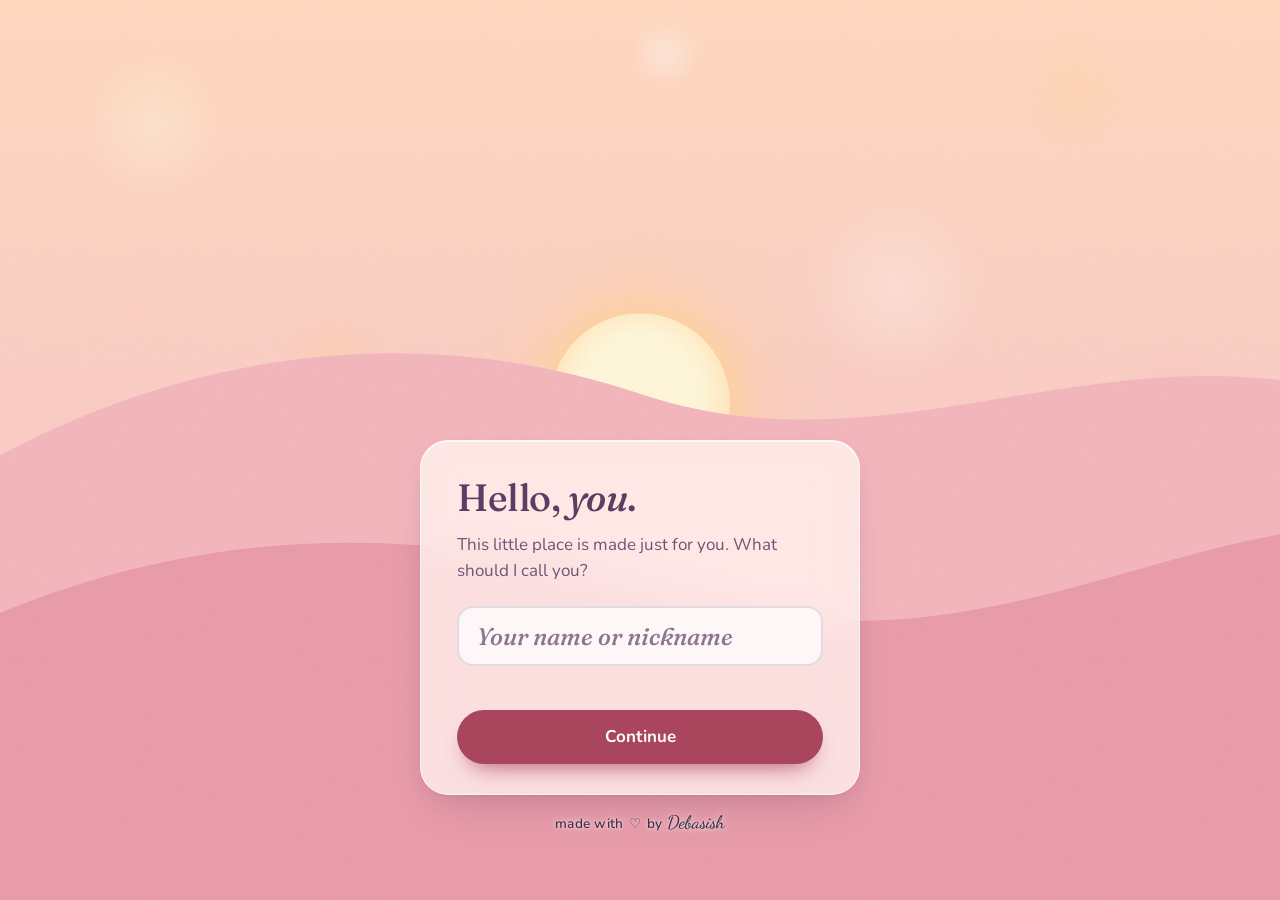
==== commit ca317262: "Add the creator's signature: made with love by Debasish - A handwritten signature (Dancing Script, s" ====
--- a/index.html
+++ b/index.html
@@ -14,6 +14,7 @@
   <!-- Phone status bar color. app.js keeps this in sync with the chosen sky. -->
   <meta name="theme-color" content="#FFD8BE">
   <meta name="description" content="A little place made just for you.">
+  <meta name="author" content="Debasish">
   <title>Little Sunshine</title>
 
   <!-- Link previews (messages, social apps).
@@ -168,6 +169,9 @@
       </section>
 
     </div>
+
+    <!-- The creator's signature, small, on the hills; it fades in last -->
+    <p class="signature signature--welcome">made with <span class="signature__heart" aria-hidden="true">♡</span><span class="visually-hidden">love</span> by <span class="signature__name">Debasish</span></p>
   </main>
 
 </body>
--- a/styles.css
+++ b/styles.css
@@ -60,6 +60,15 @@
   unicode-range: U+0100-02BA, U+02BD-02C5, U+02C7-02CC, U+02CE-02D7, U+02DD-02FF, U+0304, U+0308, U+0329, U+1D00-1DBF, U+1E00-1E9F, U+1EF2-1EFF, U+2020, U+20A0-20AB, U+20AD-20C0, U+2113, U+2C60-2C7F, U+A720-A7FF;
 }
 
+/* The creator's signature only (script font, basic Latin) */
+@font-face {
+  font-family: "Dancing Script";
+  font-style: normal;
+  font-weight: 600;
+  font-display: swap;
+  src: url("fonts/dancing-script-latin.woff2") format("woff2");
+  unicode-range: U+0000-00FF, U+0131, U+0152-0153, U+02BB-02BC, U+02C6, U+02DA, U+02DC, U+0304, U+0308, U+0329, U+2000-206F, U+20AC, U+2122, U+2191, U+2193, U+2212, U+2215, U+FEFF, U+FFFD;
+}
 
 /* ---------------------------------------------------------------------
    1. Registered custom properties
@@ -158,6 +167,7 @@
 
   /* Type */
   --font-serif: "Fraunces", Georgia, "Times New Roman", serif;
+  --font-script: "Dancing Script", "Segoe Script", "Brush Script MT", cursive; /* the signature only */
   --font-sans: "Nunito", system-ui, -apple-system, "Segoe UI", Roboto, "Helvetica Neue", Arial, sans-serif;
 
   /* Shape */
@@ -955,10 +965,12 @@
   line-height: 1.25;
 }
 
-/* ---- Footer link ---- */
+/* ---- Footer: link, then the creator's signature ---- */
 .home-footer {
   display: flex;
-  justify-content: center;
+  flex-direction: column;
+  align-items: center;
+  gap: 10px;
   margin-top: 20px;
 }
 .home-footer .btn--link {
@@ -4064,3 +4076,130 @@
   .calm-volume__slider::-moz-range-thumb { box-shadow: 0 2px 5px rgb(var(--plum-rgb) / 0.3); }
   .calm-volume__slider:focus-visible::-moz-range-thumb { box-shadow: 0 0 0 3px var(--text); }
 }
+
+
+/* =====================================================================
+   31. The creator's signature: "made with love by Debasish"
+   Small, like an artist's signature on a painting. It sits on the sky
+   and hills, so it uses the deep on-sky plum (WCAG AA on all four skies
+   and both hills) with a soft cream glow around the letters.
+   ===================================================================== */
+.signature {
+  margin: 0;
+  color: var(--text-on-sky);
+  font-size: 0.85rem;
+  font-weight: 600;
+  letter-spacing: 0.02em;
+  text-align: center;
+  text-shadow:
+    0 0 2px rgb(var(--cream-rgb) / 0.85),
+    0 0 10px rgb(var(--cream-rgb) / 0.7);
+}
+.signature__heart {
+  display: inline-block;
+  margin: 0 0.1em;
+}
+.signature__name {
+  font-family: var(--font-script);
+  font-size: 1.35em;
+  font-weight: 600;
+  letter-spacing: 0;
+}
+
+/* Welcome page: under the card, on the hills; it appears last */
+.signature--welcome {
+  margin-top: 14px;
+  animation: signature-in 0.9s ease 1.6s backwards;
+}
+@keyframes signature-in {
+  from { opacity: 0; transform: translateY(4px); }
+}
+
+/* Today footer: a short line above it */
+.signature__line {
+  display: block;
+  width: 40px;
+  height: 2px;
+  margin-top: 6px;
+  border-radius: var(--radius-pill);
+  background: var(--button);
+}
+
+/* ---- Me: About card ---- */
+.about { text-align: center; }
+.about__note {
+  margin-top: 12px;
+  color: var(--text);
+  font-family: var(--font-serif);
+  font-style: italic;
+  font-weight: 500;
+  font-size: 18px;
+  line-height: 1.55;
+}
+.about__signature {
+  appearance: none;
+  position: relative;
+  display: grid;
+  place-items: center;
+  width: min(100%, 320px);
+  min-height: 48px;                /* still a comfortable tap when small */
+  margin: 8px auto 0;
+  padding: 0;
+  border: 0;
+  border-radius: var(--radius-input);
+  background: none;
+  cursor: pointer;
+  touch-action: manipulation;
+}
+.about__svg {
+  display: block;
+  width: 100%;
+  height: auto;
+  overflow: visible;
+}
+/* 2.2rem when the signature is at full size (320 wide) */
+.about__signature-text {
+  font-family: var(--font-script);
+  font-size: 35.2px;
+  font-weight: 600;
+  fill: var(--button);
+  stroke: var(--button);
+  stroke-width: 0.6;
+  stroke-linejoin: round;
+  stroke-dasharray: 700;
+  stroke-dashoffset: 0;
+}
+/* Written by hand: the pen traces the letters, then the ink fills in */
+.about.is-waiting .about__signature-text {
+  fill-opacity: 0;
+  stroke-dashoffset: 700;
+}
+.about.is-writing .about__signature-text {
+  animation: signature-write 2s ease-in-out forwards;
+}
+@keyframes signature-write {
+  0%   { stroke-dashoffset: 700; fill-opacity: 0; }
+  75%  { stroke-dashoffset: 0;   fill-opacity: 0; }
+  100% { stroke-dashoffset: 0;   fill-opacity: 1; }
+}
+.about__credit {
+  margin-top: 2px;
+  color: var(--text-soft);
+  font-size: 0.9rem;
+  font-weight: 600;
+}
+/* The easter egg's hearts come out of the signature */
+.about__hearts {
+  position: absolute;
+  inset: 0;
+  pointer-events: none;
+}
+.about__burst {
+  position: absolute;
+  inset: 0;
+}
+
+@media (prefers-reduced-motion: reduce) {
+  .signature--welcome { animation: none; }
+  .about.is-waiting .about__signature-text { fill-opacity: 1; stroke-dashoffset: 0; }
+}
